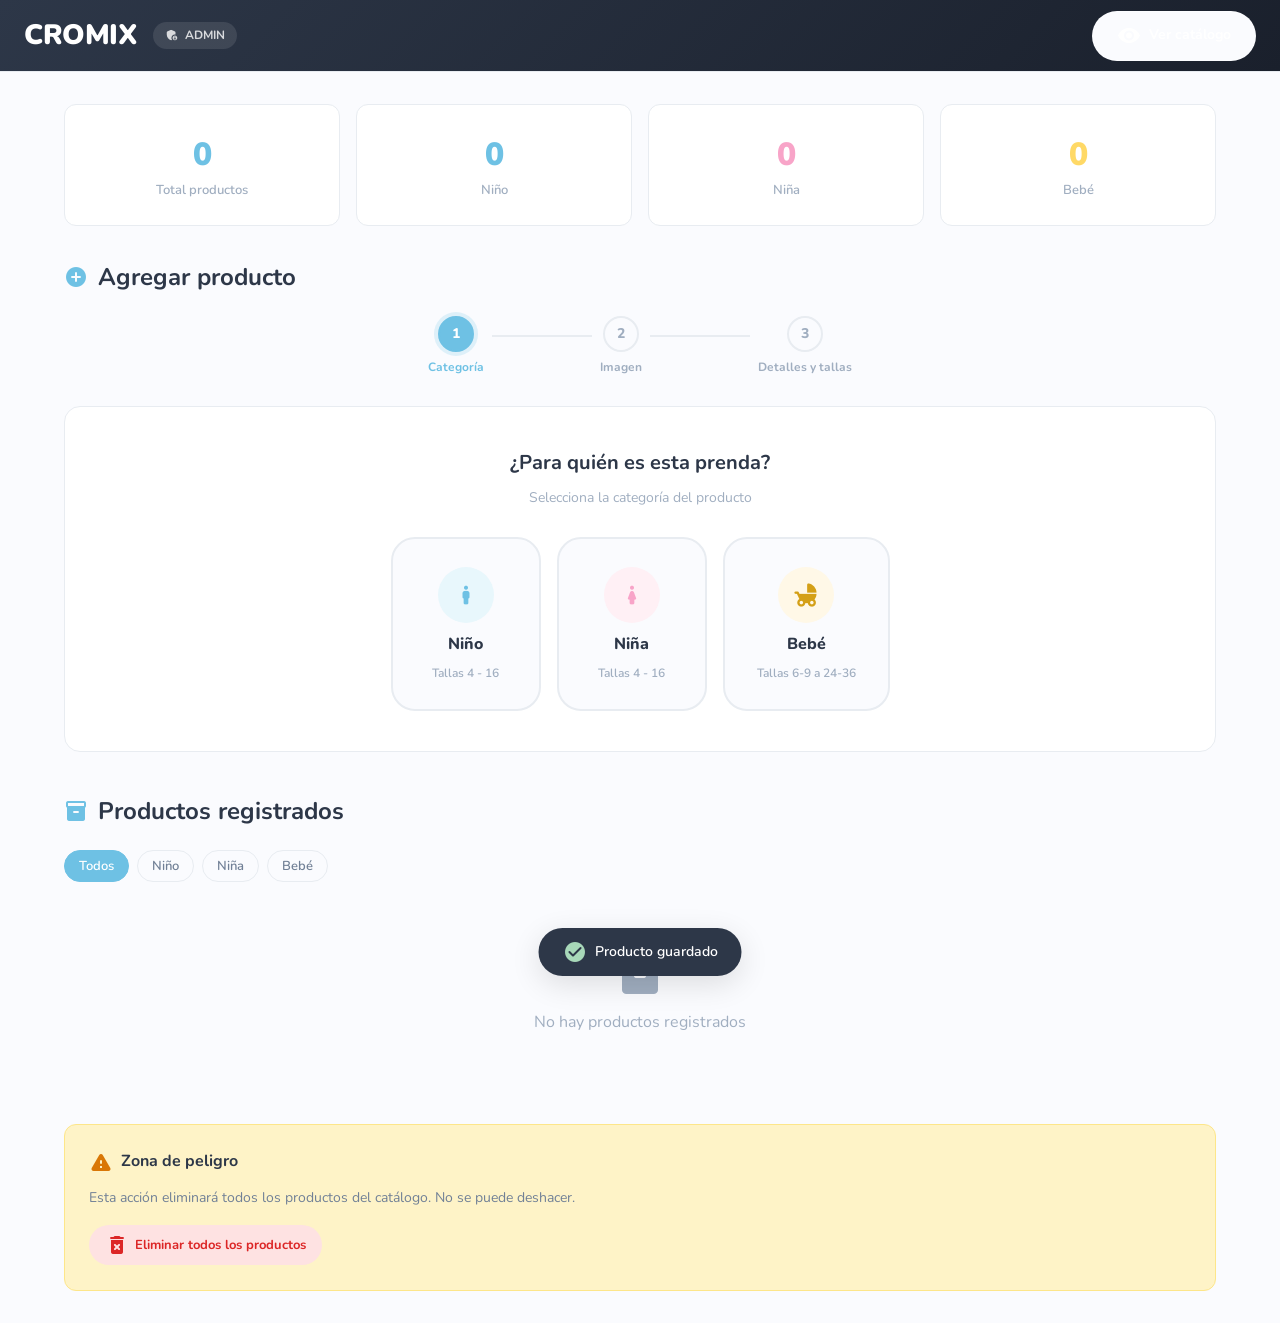
==== admin.html @ 4f834206 "Catálogo CROMIX v1.0 - Moda infantil" ====
<!DOCTYPE html>
<html lang="es">
<head>
    <meta charset="UTF-8">
    <meta name="viewport" content="width=device-width, initial-scale=1.0">
    <title>CROMIX - Panel de Administración</title>
    <link href="https://fonts.googleapis.com/css2?family=Nunito:wght@400;600;700;800;900&display=swap" rel="stylesheet">
    <link href="https://fonts.googleapis.com/icon?family=Material+Icons+Round" rel="stylesheet">
    <link rel="stylesheet" href="css/styles.css">
    <link rel="icon" type="image/png" href="assets/logo.svg">
</head>
<body>
    <!-- Admin Header -->
    <header class="header admin-header">
        <div class="header-inner">
            <div style="display:flex; align-items:center; gap:16px;">
                <a href="index.html" class="logo">
                    <span class="logo-text" style="color:white;">CROMIX</span>
                </a>
                <span class="admin-badge">
                    <span class="material-icons-round" style="font-size:14px;">admin_panel_settings</span>
                    ADMIN
                </span>
            </div>
            <div class="header-actions">
                <a href="index.html" class="btn-secondary" style="color:white; border-color:rgba(255,255,255,0.3);">
                    <span class="material-icons-round">visibility</span> Ver catálogo
                </a>
            </div>
        </div>
    </header>

    <div style="height: var(--header-height);"></div>

    <div class="admin-container">
        <!-- Stats -->
        <div style="display:grid; grid-template-columns: repeat(auto-fit, minmax(180px,1fr)); gap:16px; margin-bottom:32px;">
            <div style="background:white; padding:24px; border-radius:var(--radius-md); border:1px solid var(--border); text-align:center;">
                <div style="font-size:32px; font-weight:900; color:var(--primary);" id="statTotal">0</div>
                <div style="font-size:13px; color:var(--text-muted); font-weight:600;">Total productos</div>
            </div>
            <div style="background:white; padding:24px; border-radius:var(--radius-md); border:1px solid var(--border); text-align:center;">
                <div style="font-size:32px; font-weight:900; color:#6EC1E4;" id="statNino">0</div>
                <div style="font-size:13px; color:var(--text-muted); font-weight:600;">Niño</div>
            </div>
            <div style="background:white; padding:24px; border-radius:var(--radius-md); border:1px solid var(--border); text-align:center;">
                <div style="font-size:32px; font-weight:900; color:#F8A4C8;" id="statNina">0</div>
                <div style="font-size:13px; color:var(--text-muted); font-weight:600;">Niña</div>
            </div>
            <div style="background:white; padding:24px; border-radius:var(--radius-md); border:1px solid var(--border); text-align:center;">
                <div style="font-size:32px; font-weight:900; color:#FFD966;" id="statBebe">0</div>
                <div style="font-size:13px; color:var(--text-muted); font-weight:600;">Bebé</div>
            </div>
        </div>

        <!-- Upload Section - Step by Step -->
        <section class="upload-section">
            <h2>
                <span class="material-icons-round" style="color:var(--primary);">add_circle</span>
                Agregar producto
            </h2>

            <!-- Step indicators -->
            <div class="steps-indicator" id="stepsIndicator">
                <div class="step-dot active" data-step="1">
                    <span class="step-number">1</span>
                    <span class="step-label">Categoría</span>
                </div>
                <div class="step-line"></div>
                <div class="step-dot" data-step="2">
                    <span class="step-number">2</span>
                    <span class="step-label">Imagen</span>
                </div>
                <div class="step-line"></div>
                <div class="step-dot" data-step="3">
                    <span class="step-number">3</span>
                    <span class="step-label">Detalles y tallas</span>
                </div>
            </div>

            <!-- STEP 1: Category selection -->
            <div class="step-panel" id="step1">
                <div class="product-form" style="text-align:center; padding:40px 32px;">
                    <h3 style="margin-bottom:8px; font-size:20px;">¿Para quién es esta prenda?</h3>
                    <p style="color:var(--text-muted); margin-bottom:28px; font-size:14px;">Selecciona la categoría del producto</p>
                    <div class="category-selector">
                        <button class="cat-select-btn" onclick="selectCategory('niño')" data-cat="niño">
                            <div class="cat-select-icon" style="background:#E8F7FC; color:#6EC1E4;">
                                <span class="material-icons-round">boy</span>
                            </div>
                            <span class="cat-select-name">Niño</span>
                            <span class="cat-select-sizes">Tallas 4 - 16</span>
                        </button>
                        <button class="cat-select-btn" onclick="selectCategory('niña')" data-cat="niña">
                            <div class="cat-select-icon" style="background:#FFF0F5; color:#F8A4C8;">
                                <span class="material-icons-round">girl</span>
                            </div>
                            <span class="cat-select-name">Niña</span>
                            <span class="cat-select-sizes">Tallas 4 - 16</span>
                        </button>
                        <button class="cat-select-btn" onclick="selectCategory('bebé')" data-cat="bebé">
                            <div class="cat-select-icon" style="background:#FFF8E7; color:#D4A017;">
                                <span class="material-icons-round">child_friendly</span>
                            </div>
                            <span class="cat-select-name">Bebé</span>
                            <span class="cat-select-sizes">Tallas 6-9 a 24-36</span>
                        </button>
                    </div>
                </div>
            </div>

            <!-- STEP 2: Image upload -->
            <div class="step-panel" id="step2" style="display:none;">
                <div class="product-form" style="padding:32px;">
                    <div style="display:flex; align-items:center; justify-content:space-between; margin-bottom:20px;">
                        <div>
                            <h3 style="font-size:20px; margin-bottom:4px;">Sube la imagen del producto</h3>
                            <p style="color:var(--text-muted); font-size:14px;">
                                Categoría seleccionada: <span class="selected-cat-badge" id="step2CatBadge"></span>
                            </p>
                        </div>
                        <button class="btn-secondary" onclick="goToStep(1)" style="font-size:13px; padding:8px 16px;">
                            <span class="material-icons-round" style="font-size:16px;">arrow_back</span> Cambiar categoría
                        </button>
                    </div>
                    <div class="upload-zone" id="uploadZone">
                        <span class="material-icons-round">cloud_upload</span>
                        <h3>Arrastra una imagen aquí</h3>
                        <p>o haz clic para seleccionar un archivo</p>
                        <button class="btn-primary" onclick="document.getElementById('fileInput').click(); event.stopPropagation();">
                            <span class="material-icons-round">image</span> Seleccionar imagen
                        </button>
                        <input type="file" id="fileInput" accept="image/*" style="display:none;" onchange="handleFileSelect(event)">
                    </div>
                </div>
            </div>

            <!-- STEP 3: Details + Multi-size selection -->
            <div class="step-panel" id="step3" style="display:none;">
                <div class="product-form">
                    <div style="display:flex; align-items:center; justify-content:space-between; margin-bottom:24px;">
                        <h3 style="font-size:20px;">Detalles del producto</h3>
                        <button class="btn-secondary" onclick="goToStep(2)" style="font-size:13px; padding:8px 16px;">
                            <span class="material-icons-round" style="font-size:16px;">arrow_back</span> Cambiar imagen
                        </button>
                    </div>
                    <div class="form-grid">
                        <div class="form-preview" id="formPreview">
                            <img id="previewImage" src="" alt="Preview">
                            <div class="preview-cat-badge" id="previewCatBadge"></div>
                        </div>
                        <div class="form-fields">
                            <div class="form-row">
                                <div class="form-group">
                                    <label>Nombre del producto *</label>
                                    <input type="text" id="inputName" placeholder="Ej: Camiseta Rayas Ocean">
                                </div>
                                <div class="form-group">
                                    <label>Código SKU *</label>
                                    <input type="text" id="inputSku" placeholder="Ej: CRX-N001">
                                </div>
                            </div>
                            <div class="form-group">
                                <label>Descripción</label>
                                <textarea id="inputDescription" placeholder="Descripción breve del producto..."></textarea>
                            </div>

                            <!-- Multi-size selector -->
                            <div class="form-group">
                                <label>Tallas disponibles *</label>
                                <p style="font-size:12px; color:var(--text-muted); margin-bottom:8px;">
                                    Selecciona una o varias tallas. Se creará un producto por cada talla seleccionada con la misma imagen.
                                </p>
                                <div class="size-multi-selector" id="sizeMultiSelector">
                                    <!-- Size checkboxes will be rendered here -->
                                </div>
                                <button class="select-all-btn" onclick="toggleAllSizes()" id="selectAllBtn">
                                    <span class="material-icons-round" style="font-size:16px;">select_all</span> Seleccionar todas
                                </button>
                            </div>

                            <div class="form-actions">
                                <button class="btn-primary" onclick="saveProduct()">
                                    <span class="material-icons-round">save</span>
                                    <span id="saveBtnText">Guardar producto</span>
                                </button>
                                <button class="btn-secondary" onclick="cancelForm()">
                                    <span class="material-icons-round">close</span> Cancelar
                                </button>
                            </div>
                        </div>
                    </div>
                </div>
            </div>
        </section>

        <!-- Product List -->
        <section class="admin-products">
            <h2>
                <span class="material-icons-round" style="color:var(--primary);">inventory_2</span>
                Productos registrados
            </h2>

            <!-- Filter tabs -->
            <div style="display:flex; gap:8px; margin-bottom:20px; flex-wrap:wrap;">
                <button class="size-chip active" onclick="adminFilter('todos', this)">Todos</button>
                <button class="size-chip" onclick="adminFilter('niño', this)">Niño</button>
                <button class="size-chip" onclick="adminFilter('niña', this)">Niña</button>
                <button class="size-chip" onclick="adminFilter('bebé', this)">Bebé</button>
            </div>

            <div id="adminProductList">
                <!-- Products will be rendered here -->
            </div>
        </section>

        <!-- Bulk Actions -->
        <section style="margin-top:40px; padding:24px; background:#FEF3C7; border-radius:var(--radius-md); border:1px solid #FDE68A;">
            <h3 style="display:flex; align-items:center; gap:8px; margin-bottom:12px; font-size:16px;">
                <span class="material-icons-round" style="color:#D97706;">warning</span>
                Zona de peligro
            </h3>
            <p style="font-size:14px; color:var(--text-light); margin-bottom:16px;">
                Esta acción eliminará todos los productos del catálogo. No se puede deshacer.
            </p>
            <button class="btn-danger" onclick="deleteAllProducts()">
                <span class="material-icons-round">delete_forever</span> Eliminar todos los productos
            </button>
        </section>
    </div>

    <!-- Toast -->
    <div class="toast" id="toast">
        <span class="material-icons-round">check_circle</span>
        <span id="toastMessage">Producto guardado</span>
    </div>

    <script>
        /* ============================================
           CROMIX - Admin Panel Logic (Step Flow)
           ============================================ */

        const SIZES = {
            'niño': ['4', '6', '8', '10', '12', '14', '16'],
            'niña': ['4', '6', '8', '10', '12', '14', '16'],
            'bebé': ['6-9', '9-12', '12-18', '18-24', '24-36']
        };

        const CAT_COLORS = {
            'niño': { bg: '#E8F7FC', color: '#6EC1E4', label: 'Niño' },
            'niña': { bg: '#FFF0F5', color: '#F8A4C8', label: 'Niña' },
            'bebé': { bg: '#FFF8E7', color: '#D4A017', label: 'Bebé' }
        };

        let currentStep = 1;
        let selectedCategory = '';
        let currentImageData = '';
        let selectedSizes = [];
        let editingProductId = null;
        let adminCategoryFilter = 'todos';

        // --- Database ---
        function getProducts() {
            try { return JSON.parse(localStorage.getItem('cromix_products') || '[]'); }
            catch { return []; }
        }

        function saveProducts(products) {
            localStorage.setItem('cromix_products', JSON.stringify(products));
        }

        // ===========================
        // STEP NAVIGATION
        // ===========================
        function goToStep(step) {
            document.querySelectorAll('.step-panel').forEach(p => p.style.display = 'none');
            document.getElementById('step' + step).style.display = 'block';

            // Update step indicators
            document.querySelectorAll('.step-dot').forEach(dot => {
                const s = parseInt(dot.dataset.step);
                dot.classList.toggle('active', s === step);
                dot.classList.toggle('completed', s < step);
            });

            currentStep = step;

            // Scroll to section
            document.getElementById('step' + step).scrollIntoView({ behavior: 'smooth', block: 'nearest' });
        }

        // ===========================
        // STEP 1: Category Selection
        // ===========================
        function selectCategory(category) {
            selectedCategory = category;

            // Highlight selected button
            document.querySelectorAll('.cat-select-btn').forEach(btn => {
                btn.classList.toggle('selected', btn.dataset.cat === category);
            });

            // Update badge in step 2
            const catInfo = CAT_COLORS[category];
            const badge = document.getElementById('step2CatBadge');
            badge.textContent = catInfo.label;
            badge.style.background = catInfo.bg;
            badge.style.color = catInfo.color;

            // Render size checkboxes for step 3
            renderSizeCheckboxes(category);

            // Auto-advance to step 2 after brief delay
            setTimeout(() => goToStep(2), 300);
        }

        // ===========================
        // STEP 2: Image Upload
        // ===========================
        function setupUploadZone() {
            const uploadZone = document.getElementById('uploadZone');

            uploadZone.addEventListener('dragover', (e) => {
                e.preventDefault();
                uploadZone.classList.add('dragover');
            });

            uploadZone.addEventListener('dragleave', () => {
                uploadZone.classList.remove('dragover');
            });

            uploadZone.addEventListener('drop', (e) => {
                e.preventDefault();
                uploadZone.classList.remove('dragover');
                const file = e.dataTransfer.files[0];
                if (file && file.type.startsWith('image/')) {
                    processImage(file);
                }
            });

            uploadZone.addEventListener('click', (e) => {
                if (e.target.tagName !== 'BUTTON') {
                    document.getElementById('fileInput').click();
                }
            });
        }

        function handleFileSelect(event) {
            const file = event.target.files[0];
            if (file) processImage(file);
        }

        function processImage(file) {
            const reader = new FileReader();
            reader.onload = (e) => {
                const img = new Image();
                img.onload = () => {
                    const canvas = document.createElement('canvas');
                    const MAX = 800;
                    let w = img.width, h = img.height;

                    if (w > MAX || h > MAX) {
                        if (w > h) { h = (h / w) * MAX; w = MAX; }
                        else { w = (w / h) * MAX; h = MAX; }
                    }

                    canvas.width = w;
                    canvas.height = h;
                    const ctx = canvas.getContext('2d');
                    ctx.drawImage(img, 0, 0, w, h);

                    currentImageData = canvas.toDataURL('image/jpeg', 0.8);
                    document.getElementById('previewImage').src = currentImageData;

                    // Update preview badge
                    const catInfo = CAT_COLORS[selectedCategory];
                    const previewBadge = document.getElementById('previewCatBadge');
                    previewBadge.textContent = catInfo.label;
                    previewBadge.style.background = catInfo.color;
                    previewBadge.style.color = 'white';

                    // Advance to step 3
                    setTimeout(() => goToStep(3), 200);
                };
                img.src = e.target.result;
            };
            reader.readAsDataURL(file);
        }

        // ===========================
        // STEP 3: Details + Multi-size
        // ===========================
        function renderSizeCheckboxes(category) {
            const container = document.getElementById('sizeMultiSelector');
            const sizes = SIZES[category] || [];

            container.innerHTML = sizes.map(size => `
                <label class="size-check-item" data-size="${size}">
                    <input type="checkbox" value="${size}" onchange="handleSizeToggle(this)">
                    <span class="size-check-box">
                        <span class="material-icons-round size-check-icon">check</span>
                    </span>
                    <span class="size-check-label">Talla ${size}</span>
                </label>
            `).join('');

            selectedSizes = [];
            updateSaveButtonText();
        }

        function handleSizeToggle(checkbox) {
            const size = checkbox.value;
            const label = checkbox.closest('.size-check-item');

            if (checkbox.checked) {
                if (!selectedSizes.includes(size)) selectedSizes.push(size);
                label.classList.add('checked');
            } else {
                selectedSizes = selectedSizes.filter(s => s !== size);
                label.classList.remove('checked');
            }

            updateSaveButtonText();
            updateSelectAllBtn();
        }

        function toggleAllSizes() {
            const checkboxes = document.querySelectorAll('#sizeMultiSelector input[type="checkbox"]');
            const allChecked = selectedSizes.length === checkboxes.length;

            checkboxes.forEach(cb => {
                cb.checked = !allChecked;
                cb.closest('.size-check-item').classList.toggle('checked', !allChecked);
            });

            if (allChecked) {
                selectedSizes = [];
            } else {
                selectedSizes = Array.from(checkboxes).map(cb => cb.value);
            }

            updateSaveButtonText();
            updateSelectAllBtn();
        }

        function updateSelectAllBtn() {
            const checkboxes = document.querySelectorAll('#sizeMultiSelector input[type="checkbox"]');
            const allChecked = selectedSizes.length === checkboxes.length;
            const btn = document.getElementById('selectAllBtn');
            btn.innerHTML = allChecked
                ? '<span class="material-icons-round" style="font-size:16px;">deselect</span> Deseleccionar todas'
                : '<span class="material-icons-round" style="font-size:16px;">select_all</span> Seleccionar todas';
        }

        function updateSaveButtonText() {
            const btn = document.getElementById('saveBtnText');
            if (editingProductId) {
                btn.textContent = 'Actualizar producto';
            } else if (selectedSizes.length <= 1) {
                btn.textContent = 'Guardar producto';
            } else {
                btn.textContent = `Guardar en ${selectedSizes.length} tallas`;
            }
        }

        // ===========================
        // SAVE
        // ===========================
        function saveProduct() {
            const name = document.getElementById('inputName').value.trim();
            const sku = document.getElementById('inputSku').value.trim();
            const description = document.getElementById('inputDescription').value.trim();

            if (!name || !sku) {
                showToast('Completa el nombre y código SKU');
                return;
            }

            if (!selectedCategory) {
                showToast('Selecciona una categoría');
                return;
            }

            if (selectedSizes.length === 0) {
                showToast('Selecciona al menos una talla');
                return;
            }

            const products = getProducts();

            if (editingProductId) {
                // Edit mode: update single product
                const idx = products.findIndex(p => p.id === editingProductId);
                if (idx !== -1) {
                    products[idx] = {
                        ...products[idx],
                        name, sku, category: selectedCategory,
                        size: selectedSizes[0],
                        description,
                        image: currentImageData || products[idx].image
                    };
                }
                saveProducts(products);
                showToast('Producto actualizado');
            } else {
                // Create mode: one product per selected size
                const timestamp = Date.now();
                selectedSizes.forEach((size, i) => {
                    products.push({
                        id: (timestamp + i).toString(),
                        name,
                        sku: selectedSizes.length > 1 ? `${sku}-T${size}` : sku,
                        category: selectedCategory,
                        size,
                        description,
                        image: currentImageData,
                        createdAt: timestamp + i
                    });
                });
                saveProducts(products);

                if (selectedSizes.length > 1) {
                    showToast(`${selectedSizes.length} productos creados (1 por talla)`);
                } else {
                    showToast('Producto guardado correctamente');
                }
            }

            cancelForm();
            renderAdminProducts();
            updateStats();
        }

        // ===========================
        // CANCEL / RESET
        // ===========================
        function cancelForm() {
            // Reset all state
            selectedCategory = '';
            currentImageData = '';
            selectedSizes = [];
            editingProductId = null;

            // Reset form fields
            document.getElementById('inputName').value = '';
            document.getElementById('inputSku').value = '';
            document.getElementById('inputDescription').value = '';
            document.getElementById('fileInput').value = '';

            // Reset category selection visual
            document.querySelectorAll('.cat-select-btn').forEach(b => b.classList.remove('selected'));

            // Reset upload zone
            document.getElementById('uploadZone').style.display = '';

            // Go back to step 1
            goToStep(1);
        }

        // ===========================
        // EDIT PRODUCT
        // ===========================
        function editProduct(id) {
            const products = getProducts();
            const product = products.find(p => p.id === id);
            if (!product) return;

            editingProductId = id;
            selectedCategory = product.category;
            currentImageData = product.image || '';

            // Set category
            document.querySelectorAll('.cat-select-btn').forEach(btn => {
                btn.classList.toggle('selected', btn.dataset.cat === product.category);
            });

            // Update badge
            const catInfo = CAT_COLORS[product.category];
            document.getElementById('step2CatBadge').textContent = catInfo.label;
            document.getElementById('step2CatBadge').style.background = catInfo.bg;
            document.getElementById('step2CatBadge').style.color = catInfo.color;

            // Set image
            const imgSrc = product.image || getPlaceholderSVG(product.category, product.name);
            document.getElementById('previewImage').src = imgSrc;

            const previewBadge = document.getElementById('previewCatBadge');
            previewBadge.textContent = catInfo.label;
            previewBadge.style.background = catInfo.color;
            previewBadge.style.color = 'white';

            // Set form fields
            document.getElementById('inputName').value = product.name;
            // Remove size suffix from SKU if present
            const baseSku = product.sku.replace(/-T[\d-]+$/, '');
            document.getElementById('inputSku').value = baseSku;
            document.getElementById('inputDescription').value = product.description || '';

            // Render sizes and pre-select current one
            renderSizeCheckboxes(product.category);
            const checkbox = document.querySelector(`#sizeMultiSelector input[value="${product.size}"]`);
            if (checkbox) {
                checkbox.checked = true;
                checkbox.closest('.size-check-item').classList.add('checked');
                selectedSizes = [product.size];
            }

            updateSaveButtonText();

            // Jump to step 3
            goToStep(3);
            document.getElementById('step3').scrollIntoView({ behavior: 'smooth' });
        }

        // ===========================
        // DELETE
        // ===========================
        function deleteProduct(id) {
            if (!confirm('¿Estás seguro de eliminar este producto?')) return;

            let products = getProducts();
            products = products.filter(p => p.id !== id);
            saveProducts(products);
            renderAdminProducts();
            updateStats();
            showToast('Producto eliminado');
        }

        function deleteAllProducts() {
            if (!confirm('¿Estás seguro de eliminar TODOS los productos? Esta acción no se puede deshacer.')) return;
            if (!confirm('Esta es tu última oportunidad. ¿Realmente deseas eliminar todo?')) return;

            saveProducts([]);
            localStorage.removeItem('cromix_initialized');
            renderAdminProducts();
            updateStats();
            showToast('Todos los productos han sido eliminados');
        }

        // ===========================
        // PLACEHOLDER
        // ===========================
        function getPlaceholderSVG(category, name) {
            const colors = {
                'niño': { bg: '#E8F7FC', fg: '#6EC1E4' },
                'niña': { bg: '#FFF0F5', fg: '#F8A4C8' },
                'bebé': { bg: '#FFF8E7', fg: '#FFD966' }
            };
            const c = colors[category] || colors['niño'];
            const initials = name.split(' ').map(w => w[0]).join('').substring(0, 2).toUpperCase();
            return `data:image/svg+xml,${encodeURIComponent(`
                <svg xmlns="http://www.w3.org/2000/svg" width="200" height="260" viewBox="0 0 200 260">
                    <rect width="200" height="260" fill="${c.bg}"/>
                    <text x="100" y="130" text-anchor="middle" fill="${c.fg}" font-family="sans-serif" font-size="48" font-weight="bold" opacity="0.4">${initials}</text>
                </svg>
            `)}`;
        }

        // ===========================
        // RENDER ADMIN PRODUCTS
        // ===========================
        function renderAdminProducts() {
            const products = getProducts();
            const list = document.getElementById('adminProductList');

            let filtered = products;
            if (adminCategoryFilter !== 'todos') {
                filtered = products.filter(p => p.category === adminCategoryFilter);
            }

            if (filtered.length === 0) {
                list.innerHTML = `
                    <div style="text-align:center; padding:48px; color:var(--text-muted);">
                        <span class="material-icons-round" style="font-size:48px; display:block; margin-bottom:12px;">inventory_2</span>
                        <p>No hay productos ${adminCategoryFilter !== 'todos' ? 'en esta categoría' : 'registrados'}</p>
                    </div>
                `;
                return;
            }

            list.innerHTML = filtered.map(product => {
                const imgSrc = product.image || getPlaceholderSVG(product.category, product.name);
                return `
                    <div class="admin-product-item">
                        <div class="admin-product-thumb">
                            <img src="${imgSrc}" alt="${product.name}">
                        </div>
                        <div class="admin-product-info">
                            <h4>${product.name}</h4>
                            <span>${product.sku} · ${product.category} · Talla ${product.size}</span>
                        </div>
                        <div class="admin-product-actions">
                            <button class="btn-edit" onclick="editProduct('${product.id}')">
                                <span class="material-icons-round" style="font-size:16px;">edit</span> Editar
                            </button>
                            <button class="btn-danger" onclick="deleteProduct('${product.id}')">
                                <span class="material-icons-round" style="font-size:16px;">delete</span> Eliminar
                            </button>
                        </div>
                    </div>
                `;
            }).join('');
        }

        function adminFilter(category, btn) {
            adminCategoryFilter = category;
            document.querySelectorAll('.admin-products .size-chip').forEach(c => c.classList.remove('active'));
            btn.classList.add('active');
            renderAdminProducts();
        }

        function updateStats() {
            const products = getProducts();
            document.getElementById('statTotal').textContent = products.length;
            document.getElementById('statNino').textContent = products.filter(p => p.category === 'niño').length;
            document.getElementById('statNina').textContent = products.filter(p => p.category === 'niña').length;
            document.getElementById('statBebe').textContent = products.filter(p => p.category === 'bebé').length;
        }

        // --- Toast ---
        function showToast(message) {
            const toast = document.getElementById('toast');
            document.getElementById('toastMessage').textContent = message;
            toast.classList.add('show');
            setTimeout(() => toast.classList.remove('show'), 3000);
        }

        // --- Init ---
        document.addEventListener('DOMContentLoaded', () => {
            setupUploadZone();
            renderAdminProducts();
            updateStats();
        });
    </script>
</body>
</html>
---- css/styles.css ----
/* ============================================
   CROMIX - Digital Catalog Styles
   ============================================ */

/* --- CSS Variables --- */
:root {
    --primary: #6EC1E4;
    --primary-dark: #4AAED4;
    --primary-light: #B8E2F2;
    --accent-pink: #F8A4C8;
    --accent-yellow: #FFD966;
    --accent-green: #A8D8B9;
    --accent-lilac: #C9B1FF;
    --bg: #FAFBFE;
    --bg-card: #FFFFFF;
    --bg-warm: #FFF9F5;
    --text: #2D3748;
    --text-light: #718096;
    --text-muted: #A0AEC0;
    --border: #E8ECF1;
    --shadow-sm: 0 1px 3px rgba(0,0,0,0.06);
    --shadow-md: 0 4px 12px rgba(0,0,0,0.08);
    --shadow-lg: 0 8px 30px rgba(0,0,0,0.12);
    --shadow-xl: 0 20px 60px rgba(0,0,0,0.15);
    --radius-sm: 8px;
    --radius-md: 12px;
    --radius-lg: 16px;
    --radius-xl: 24px;
    --font: 'Nunito', sans-serif;
    --transition: all 0.3s cubic-bezier(0.4, 0, 0.2, 1);
    --header-height: 72px;
}

/* --- Reset & Base --- */
*, *::before, *::after {
    margin: 0;
    padding: 0;
    box-sizing: border-box;
}

html {
    scroll-behavior: smooth;
    -webkit-font-smoothing: antialiased;
}

body {
    font-family: var(--font);
    background: var(--bg);
    color: var(--text);
    line-height: 1.6;
    overflow-x: hidden;
}

img {
    max-width: 100%;
    display: block;
}

button {
    cursor: pointer;
    border: none;
    background: none;
    font-family: var(--font);
    font-size: inherit;
}

a {
    text-decoration: none;
    color: inherit;
}

/* --- Loader --- */
.loader {
    position: fixed;
    inset: 0;
    background: white;
    display: flex;
    align-items: center;
    justify-content: center;
    z-index: 10000;
    transition: opacity 0.5s ease, visibility 0.5s ease;
}

.loader.hidden {
    opacity: 0;
    visibility: hidden;
}

.loader-content {
    text-align: center;
}

.loader-logo {
    width: 120px;
    margin-bottom: 24px;
    animation: pulse 1.5s ease-in-out infinite;
}

.loader-spinner {
    width: 40px;
    height: 40px;
    border: 3px solid var(--border);
    border-top-color: var(--primary);
    border-radius: 50%;
    margin: 0 auto;
    animation: spin 0.8s linear infinite;
}

@keyframes spin {
    to { transform: rotate(360deg); }
}

@keyframes pulse {
    0%, 100% { transform: scale(1); opacity: 1; }
    50% { transform: scale(1.05); opacity: 0.8; }
}

/* --- Header --- */
.header {
    position: fixed;
    top: 0;
    left: 0;
    right: 0;
    height: var(--header-height);
    background: rgba(255, 255, 255, 0.95);
    backdrop-filter: blur(20px);
    -webkit-backdrop-filter: blur(20px);
    border-bottom: 1px solid var(--border);
    z-index: 1000;
    transition: var(--transition);
}

.header.scrolled {
    box-shadow: var(--shadow-md);
}

.header-inner {
    max-width: 1400px;
    margin: 0 auto;
    height: 100%;
    display: flex;
    align-items: center;
    justify-content: space-between;
    padding: 0 24px;
    gap: 20px;
}

.logo {
    display: flex;
    align-items: center;
    flex-shrink: 0;
}

.logo-img {
    height: 44px;
    width: auto;
    transition: var(--transition);
}

.logo-img:hover {
    transform: scale(1.05);
}

.logo-text {
    font-size: 28px;
    font-weight: 900;
    color: var(--primary);
    letter-spacing: -0.5px;
}

.nav {
    display: flex;
    gap: 4px;
}

.nav-link {
    display: flex;
    align-items: center;
    gap: 6px;
    padding: 8px 16px;
    border-radius: 100px;
    font-weight: 600;
    font-size: 14px;
    color: var(--text-light);
    transition: var(--transition);
    white-space: nowrap;
}

.nav-link:hover {
    color: var(--primary-dark);
    background: var(--primary-light);
}

.nav-link.active {
    color: white;
    background: var(--primary);
}

.nav-link .material-icons-round {
    font-size: 18px;
}

.header-actions {
    display: flex;
    align-items: center;
    gap: 8px;
}

.search-box {
    position: relative;
    display: flex;
    align-items: center;
    background: var(--bg);
    border: 1px solid var(--border);
    border-radius: 100px;
    padding: 0 12px;
    transition: var(--transition);
    width: 220px;
}

.search-box:focus-within {
    border-color: var(--primary);
    box-shadow: 0 0 0 3px rgba(110, 193, 228, 0.15);
    width: 280px;
}

.search-icon {
    color: var(--text-muted);
    font-size: 20px;
}

.search-box input {
    border: none;
    background: none;
    padding: 10px 8px;
    font-family: var(--font);
    font-size: 14px;
    width: 100%;
    outline: none;
    color: var(--text);
}

.search-box input::placeholder {
    color: var(--text-muted);
}

.search-clear {
    display: none;
    color: var(--text-muted);
    padding: 4px;
    border-radius: 50%;
    transition: var(--transition);
}

.search-clear:hover {
    background: var(--border);
    color: var(--text);
}

.search-clear.visible {
    display: flex;
}

.btn-icon {
    width: 40px;
    height: 40px;
    display: flex;
    align-items: center;
    justify-content: center;
    border-radius: 50%;
    color: var(--text-light);
    transition: var(--transition);
}

.btn-icon:hover {
    background: var(--bg);
    color: var(--primary);
}

.menu-toggle {
    display: none;
}

/* Mobile Menu */
.mobile-menu {
    display: none;
    position: absolute;
    top: var(--header-height);
    left: 0;
    right: 0;
    background: white;
    border-bottom: 1px solid var(--border);
    box-shadow: var(--shadow-md);
    padding: 16px;
    animation: slideDown 0.3s ease;
}

.mobile-menu.open {
    display: block;
}

@keyframes slideDown {
    from { opacity: 0; transform: translateY(-10px); }
    to { opacity: 1; transform: translateY(0); }
}

.mobile-nav {
    display: flex;
    flex-direction: column;
    gap: 4px;
}

.mobile-nav-link {
    display: flex;
    align-items: center;
    gap: 10px;
    padding: 12px 16px;
    border-radius: var(--radius-md);
    font-weight: 600;
    font-size: 15px;
    color: var(--text-light);
    transition: var(--transition);
}

.mobile-nav-link:hover,
.mobile-nav-link.active {
    background: var(--primary-light);
    color: var(--primary-dark);
}

/* --- Hero Section --- */
.hero {
    margin-top: var(--header-height);
    padding: 80px 24px;
    background: linear-gradient(135deg, #E8F7FC 0%, #FFF0F5 50%, #FFF8E7 100%);
    position: relative;
    overflow: hidden;
    min-height: 400px;
    display: flex;
    align-items: center;
    justify-content: center;
}

.hero-content {
    text-align: center;
    position: relative;
    z-index: 2;
    max-width: 650px;
}

.hero-brand {
    display: flex;
    flex-direction: column;
    align-items: center;
    margin-bottom: 12px;
}

.hero-brand-crown {
    width: 48px;
    height: 30px;
    margin-bottom: -2px;
    animation: float 4s ease-in-out infinite;
    filter: drop-shadow(0 2px 6px rgba(110, 193, 228, 0.3));
}

.hero-brand-name {
    font-size: 64px;
    font-weight: 900;
    color: var(--primary);
    letter-spacing: 6px;
    line-height: 1;
    text-shadow: 0 2px 12px rgba(110, 193, 228, 0.2);
    background: linear-gradient(135deg, #5ab5d8, #7fd4f0, #6EC1E4);
    -webkit-background-clip: text;
    -webkit-text-fill-color: transparent;
    background-clip: text;
}

.hero-title {
    font-size: 32px;
    font-weight: 700;
    color: var(--text-light);
    margin-bottom: 8px;
    line-height: 1.2;
    letter-spacing: 1px;
}

.highlight {
    color: var(--primary-dark);
    -webkit-text-fill-color: var(--primary-dark);
    font-weight: 800;
    position: relative;
}

.hero-subtitle {
    font-size: 17px;
    color: var(--text-muted);
    margin-bottom: 36px;
    font-weight: 600;
    letter-spacing: 0.5px;
}

.hero-categories {
    display: flex;
    justify-content: center;
    gap: 16px;
    flex-wrap: wrap;
}

.hero-cat-btn {
    display: flex;
    flex-direction: column;
    align-items: center;
    gap: 10px;
    padding: 28px 36px 24px;
    background: white;
    border-radius: var(--radius-xl);
    box-shadow: var(--shadow-md);
    font-weight: 700;
    font-size: 15px;
    color: var(--text);
    transition: all 0.4s cubic-bezier(0.4, 0, 0.2, 1);
    border: 2px solid transparent;
    position: relative;
    overflow: hidden;
}

.hero-cat-btn::before {
    content: '';
    position: absolute;
    inset: 0;
    opacity: 0;
    transition: opacity 0.4s ease;
    border-radius: inherit;
}

.hero-cat-nino::before { background: linear-gradient(135deg, #E8F7FC, #d0effa); }
.hero-cat-nina::before { background: linear-gradient(135deg, #FFF0F5, #ffe0ee); }
.hero-cat-bebe::before { background: linear-gradient(135deg, #FFF8E7, #fff0cc); }

.hero-cat-btn:hover::before {
    opacity: 1;
}

.hero-cat-btn:hover {
    transform: translateY(-6px) scale(1.02);
    box-shadow: var(--shadow-xl);
}

.hero-cat-nino:hover { border-color: var(--primary-light); }
.hero-cat-nina:hover { border-color: #f8c8de; }
.hero-cat-bebe:hover { border-color: #ffe89a; }

.hero-cat-icon-wrap {
    position: relative;
    z-index: 1;
    width: 90px;
    height: 90px;
    transition: transform 0.4s ease;
}

.hero-cat-btn:hover .hero-cat-icon-wrap {
    transform: scale(1.08);
}

.hero-cat-svg {
    width: 100%;
    height: 100%;
    filter: drop-shadow(0 2px 8px rgba(0,0,0,0.06));
}

.hero-cat-label {
    position: relative;
    z-index: 1;
    font-size: 17px;
    font-weight: 800;
    color: var(--text);
    letter-spacing: -0.3px;
}

.hero-cat-sub {
    position: relative;
    z-index: 1;
    font-size: 12px;
    font-weight: 600;
    color: var(--text-muted);
    letter-spacing: 0.3px;
}

/* Hero Decorations */
.hero-decoration {
    position: absolute;
    inset: 0;
    pointer-events: none;
}

.circle {
    position: absolute;
    border-radius: 50%;
    opacity: 0.15;
}

.c1 {
    width: 300px;
    height: 300px;
    background: var(--primary);
    top: -80px;
    right: -60px;
    animation: float 8s ease-in-out infinite;
}

.c2 {
    width: 200px;
    height: 200px;
    background: var(--accent-pink);
    bottom: -40px;
    left: -40px;
    animation: float 6s ease-in-out infinite reverse;
}

.c3 {
    width: 150px;
    height: 150px;
    background: var(--accent-yellow);
    top: 20%;
    left: 10%;
    animation: float 7s ease-in-out infinite 1s;
}

.star {
    position: absolute;
    font-size: 24px;
    color: var(--accent-yellow);
    opacity: 0.4;
    animation: twinkle 3s ease-in-out infinite;
}

.s1 { top: 15%; right: 15%; animation-delay: 0s; }
.s2 { top: 60%; left: 8%; animation-delay: 1s; }
.s3 { bottom: 20%; right: 25%; animation-delay: 2s; }

@keyframes float {
    0%, 100% { transform: translateY(0) rotate(0deg); }
    50% { transform: translateY(-20px) rotate(3deg); }
}

@keyframes twinkle {
    0%, 100% { opacity: 0.2; transform: scale(1); }
    50% { opacity: 0.6; transform: scale(1.3); }
}

/* --- Filters Bar --- */
.filters-bar {
    position: sticky;
    top: var(--header-height);
    background: white;
    border-bottom: 1px solid var(--border);
    z-index: 100;
    padding: 16px 24px;
}

.filters-inner {
    max-width: 1400px;
    margin: 0 auto;
    display: flex;
    align-items: center;
    justify-content: space-between;
    gap: 16px;
}

.filter-group {
    display: flex;
    align-items: center;
    gap: 12px;
    overflow-x: auto;
    -webkit-overflow-scrolling: touch;
    scrollbar-width: none;
}

.filter-group::-webkit-scrollbar {
    display: none;
}

.filter-label {
    display: flex;
    align-items: center;
    gap: 4px;
    font-weight: 700;
    font-size: 14px;
    color: var(--text-light);
    white-space: nowrap;
    flex-shrink: 0;
}

.filter-label .material-icons-round {
    font-size: 18px;
}

.size-chips {
    display: flex;
    gap: 6px;
    flex-shrink: 0;
}

.size-chip {
    padding: 6px 14px;
    border-radius: 100px;
    font-size: 13px;
    font-weight: 600;
    color: var(--text-light);
    background: var(--bg);
    border: 1px solid var(--border);
    transition: var(--transition);
    white-space: nowrap;
}

.size-chip:hover {
    border-color: var(--primary);
    color: var(--primary);
}

.size-chip.active {
    background: var(--primary);
    color: white;
    border-color: var(--primary);
}

.results-count {
    font-size: 14px;
    color: var(--text-muted);
    font-weight: 600;
    white-space: nowrap;
    flex-shrink: 0;
}

#countNumber {
    color: var(--primary);
    font-weight: 800;
}

/* --- Catalog Grid --- */
.catalog {
    max-width: 1400px;
    margin: 0 auto;
    padding: 32px 24px 60px;
    min-height: 50vh;
}

.catalog-grid {
    display: grid;
    grid-template-columns: repeat(auto-fill, minmax(260px, 1fr));
    gap: 24px;
}

/* --- Product Card --- */
.product-card {
    background: var(--bg-card);
    border-radius: var(--radius-lg);
    overflow: hidden;
    box-shadow: var(--shadow-sm);
    border: 1px solid var(--border);
    transition: var(--transition);
    cursor: pointer;
    animation: fadeInUp 0.5s ease forwards;
    opacity: 0;
}

.product-card:hover {
    transform: translateY(-4px);
    box-shadow: var(--shadow-lg);
    border-color: var(--primary-light);
}

@keyframes fadeInUp {
    from { opacity: 0; transform: translateY(20px); }
    to { opacity: 1; transform: translateY(0); }
}

.card-image {
    position: relative;
    padding-top: 120%;
    background: linear-gradient(135deg, #f5f7fa, #e8ecf1);
    overflow: hidden;
}

.card-image img {
    position: absolute;
    inset: 0;
    width: 100%;
    height: 100%;
    object-fit: cover;
    transition: transform 0.5s ease;
}

.product-card:hover .card-image img {
    transform: scale(1.05);
}

.card-badge {
    position: absolute;
    top: 12px;
    left: 12px;
    padding: 4px 12px;
    border-radius: 100px;
    font-size: 11px;
    font-weight: 700;
    text-transform: uppercase;
    letter-spacing: 0.5px;
    z-index: 2;
}

.badge-niño {
    background: rgba(110, 193, 228, 0.9);
    color: white;
}

.badge-niña {
    background: rgba(248, 164, 200, 0.9);
    color: white;
}

.badge-bebé {
    background: rgba(255, 217, 102, 0.9);
    color: #7a6200;
}

.card-download {
    position: absolute;
    top: 12px;
    right: 12px;
    width: 36px;
    height: 36px;
    background: rgba(255, 255, 255, 0.9);
    backdrop-filter: blur(8px);
    border-radius: 50%;
    display: flex;
    align-items: center;
    justify-content: center;
    color: var(--text);
    opacity: 0;
    transform: translateY(-8px);
    transition: var(--transition);
    z-index: 2;
}

.product-card:hover .card-download {
    opacity: 1;
    transform: translateY(0);
}

.card-download:hover {
    background: var(--primary);
    color: white;
}

.card-download .material-icons-round {
    font-size: 18px;
}

.card-info {
    padding: 16px;
}

.card-name {
    font-size: 15px;
    font-weight: 700;
    color: var(--text);
    margin-bottom: 4px;
    line-height: 1.3;
    display: -webkit-box;
    -webkit-line-clamp: 2;
    -webkit-box-orient: vertical;
    overflow: hidden;
}

.card-meta {
    display: flex;
    align-items: center;
    justify-content: space-between;
    margin-top: 8px;
}

.card-sku {
    font-size: 12px;
    color: var(--text-muted);
    font-weight: 600;
    background: var(--bg);
    padding: 2px 8px;
    border-radius: 4px;
}

.card-size {
    font-size: 12px;
    color: var(--primary-dark);
    font-weight: 700;
    background: var(--primary-light);
    padding: 2px 10px;
    border-radius: 100px;
}

/* --- Empty State --- */
.empty-state {
    text-align: center;
    padding: 80px 24px;
}

.empty-icon {
    font-size: 80px;
    color: var(--border);
    margin-bottom: 16px;
}

.empty-state h3 {
    font-size: 22px;
    color: var(--text);
    margin-bottom: 8px;
}

.empty-state p {
    color: var(--text-muted);
    margin-bottom: 24px;
}

/* --- Buttons --- */
.btn-primary {
    display: inline-flex;
    align-items: center;
    gap: 8px;
    padding: 12px 24px;
    background: var(--primary);
    color: white;
    font-weight: 700;
    font-size: 14px;
    border-radius: 100px;
    transition: var(--transition);
    border: none;
    cursor: pointer;
}

.btn-primary:hover {
    background: var(--primary-dark);
    transform: translateY(-1px);
    box-shadow: var(--shadow-md);
}

.btn-secondary {
    display: inline-flex;
    align-items: center;
    gap: 8px;
    padding: 12px 24px;
    background: var(--bg);
    color: var(--text);
    font-weight: 700;
    font-size: 14px;
    border-radius: 100px;
    border: 1px solid var(--border);
    transition: var(--transition);
    cursor: pointer;
}

.btn-secondary:hover {
    border-color: var(--primary);
    color: var(--primary);
}

/* --- Modal --- */
.modal-overlay {
    position: fixed;
    inset: 0;
    background: rgba(0, 0, 0, 0.6);
    backdrop-filter: blur(4px);
    z-index: 2000;
    display: none;
    align-items: center;
    justify-content: center;
    padding: 24px;
    animation: fadeIn 0.3s ease;
}

.modal-overlay.open {
    display: flex;
}

@keyframes fadeIn {
    from { opacity: 0; }
    to { opacity: 1; }
}

.modal-content {
    background: white;
    border-radius: var(--radius-xl);
    max-width: 900px;
    width: 100%;
    max-height: 90vh;
    overflow-y: auto;
    position: relative;
    animation: modalIn 0.4s cubic-bezier(0.4, 0, 0.2, 1);
}

@keyframes modalIn {
    from { opacity: 0; transform: scale(0.95) translateY(20px); }
    to { opacity: 1; transform: scale(1) translateY(0); }
}

.modal-close {
    position: absolute;
    top: 16px;
    right: 16px;
    width: 40px;
    height: 40px;
    background: rgba(255, 255, 255, 0.9);
    border-radius: 50%;
    display: flex;
    align-items: center;
    justify-content: center;
    color: var(--text);
    z-index: 10;
    transition: var(--transition);
}

.modal-close:hover {
    background: var(--bg);
    transform: rotate(90deg);
}

.modal-body {
    display: grid;
    grid-template-columns: 1fr 1fr;
}

.modal-image {
    background: linear-gradient(135deg, #f5f7fa, #e8ecf1);
    display: flex;
    align-items: center;
    justify-content: center;
    min-height: 400px;
}

.modal-image img {
    width: 100%;
    height: 100%;
    object-fit: cover;
}

.modal-info {
    padding: 40px 32px;
    display: flex;
    flex-direction: column;
    gap: 16px;
}

.modal-category {
    display: inline-block;
    padding: 4px 14px;
    border-radius: 100px;
    font-size: 12px;
    font-weight: 700;
    text-transform: uppercase;
    letter-spacing: 0.5px;
    width: fit-content;
}

.modal-name {
    font-size: 26px;
    font-weight: 800;
    color: var(--text);
    line-height: 1.2;
}

.modal-meta {
    display: flex;
    flex-direction: column;
    gap: 8px;
}

.meta-item {
    display: flex;
    align-items: center;
    gap: 8px;
    font-size: 14px;
    color: var(--text-light);
    font-weight: 600;
}

.meta-item .material-icons-round {
    font-size: 18px;
    color: var(--primary);
}

.modal-description {
    color: var(--text-light);
    font-size: 15px;
    line-height: 1.6;
}

.modal-actions {
    display: flex;
    gap: 12px;
    margin-top: 8px;
    flex-wrap: wrap;
}

/* --- Toast --- */
.toast {
    position: fixed;
    bottom: 24px;
    left: 50%;
    transform: translateX(-50%) translateY(100px);
    background: var(--text);
    color: white;
    padding: 12px 24px;
    border-radius: 100px;
    display: flex;
    align-items: center;
    gap: 8px;
    font-weight: 600;
    font-size: 14px;
    z-index: 3000;
    transition: transform 0.4s cubic-bezier(0.4, 0, 0.2, 1);
    box-shadow: var(--shadow-lg);
}

.toast.show {
    transform: translateX(-50%) translateY(0);
}

.toast .material-icons-round {
    color: var(--accent-green);
}

/* --- Footer --- */
.footer {
    background: var(--text);
    color: rgba(255, 255, 255, 0.7);
    padding: 60px 24px 0;
}

.footer-inner {
    max-width: 1400px;
    margin: 0 auto;
    display: grid;
    grid-template-columns: 2fr 1fr 1fr;
    gap: 40px;
    padding-bottom: 40px;
}

.footer-brand {
    display: flex;
    flex-direction: column;
    gap: 12px;
}

.footer-logo {
    height: 48px;
    width: auto;
    filter: brightness(0) invert(1);
}

.footer-links h4 {
    color: white;
    font-size: 16px;
    margin-bottom: 16px;
}

.footer-links a,
.footer-links p {
    display: flex;
    align-items: center;
    gap: 8px;
    margin-bottom: 10px;
    font-size: 14px;
    transition: var(--transition);
}

.footer-links a:hover {
    color: white;
}

.footer-links .material-icons-round {
    font-size: 16px;
}

.footer-bottom {
    border-top: 1px solid rgba(255, 255, 255, 0.1);
    padding: 20px 0;
    text-align: center;
    font-size: 13px;
    cursor: default;
    user-select: none;
}

/* ===========================
   ADMIN STYLES
   =========================== */

/* --- Step Indicator --- */
.steps-indicator {
    display: flex;
    align-items: center;
    justify-content: center;
    gap: 0;
    margin-bottom: 28px;
    padding: 0 20px;
}

.step-dot {
    display: flex;
    flex-direction: column;
    align-items: center;
    gap: 6px;
    position: relative;
    z-index: 1;
}

.step-number {
    width: 36px;
    height: 36px;
    border-radius: 50%;
    display: flex;
    align-items: center;
    justify-content: center;
    font-weight: 800;
    font-size: 14px;
    background: var(--bg);
    color: var(--text-muted);
    border: 2px solid var(--border);
    transition: var(--transition);
}

.step-dot.active .step-number {
    background: var(--primary);
    color: white;
    border-color: var(--primary);
    box-shadow: 0 0 0 4px rgba(110, 193, 228, 0.2);
}

.step-dot.completed .step-number {
    background: var(--accent-green);
    color: white;
    border-color: var(--accent-green);
}

.step-label {
    font-size: 12px;
    font-weight: 700;
    color: var(--text-muted);
    white-space: nowrap;
    transition: var(--transition);
}

.step-dot.active .step-label {
    color: var(--primary);
}

.step-dot.completed .step-label {
    color: var(--accent-green);
}

.step-line {
    flex: 1;
    height: 2px;
    background: var(--border);
    max-width: 100px;
    margin: 0 8px;
    margin-bottom: 22px;
}

/* --- Category Selector (Step 1) --- */
.category-selector {
    display: flex;
    justify-content: center;
    gap: 16px;
    flex-wrap: wrap;
}

.cat-select-btn {
    display: flex;
    flex-direction: column;
    align-items: center;
    gap: 10px;
    padding: 28px 32px;
    background: var(--bg);
    border: 2px solid var(--border);
    border-radius: var(--radius-xl);
    transition: all 0.3s ease;
    min-width: 150px;
    cursor: pointer;
}

.cat-select-btn:hover {
    transform: translateY(-3px);
    box-shadow: var(--shadow-md);
    border-color: var(--primary-light);
}

.cat-select-btn.selected {
    border-color: var(--primary);
    background: white;
    box-shadow: 0 0 0 3px rgba(110, 193, 228, 0.15), var(--shadow-md);
    transform: translateY(-3px);
}

.cat-select-icon {
    width: 56px;
    height: 56px;
    border-radius: 50%;
    display: flex;
    align-items: center;
    justify-content: center;
}

.cat-select-icon .material-icons-round {
    font-size: 28px;
}

.cat-select-name {
    font-size: 16px;
    font-weight: 800;
    color: var(--text);
}

.cat-select-sizes {
    font-size: 12px;
    color: var(--text-muted);
    font-weight: 600;
}

/* --- Selected Category Badge --- */
.selected-cat-badge {
    display: inline-block;
    padding: 3px 12px;
    border-radius: 100px;
    font-size: 12px;
    font-weight: 700;
}

/* --- Step Panels --- */
.step-panel {
    animation: fadeInUp 0.4s ease;
}

/* --- Preview Badge --- */
.form-preview {
    position: relative;
}

.preview-cat-badge {
    position: absolute;
    top: 8px;
    left: 8px;
    padding: 3px 10px;
    border-radius: 100px;
    font-size: 11px;
    font-weight: 700;
    text-transform: uppercase;
    letter-spacing: 0.5px;
}

/* --- Multi-size Selector --- */
.size-multi-selector {
    display: flex;
    flex-wrap: wrap;
    gap: 8px;
}

.size-check-item {
    display: flex;
    align-items: center;
    gap: 8px;
    padding: 10px 16px;
    background: var(--bg);
    border: 2px solid var(--border);
    border-radius: var(--radius-md);
    cursor: pointer;
    transition: var(--transition);
    user-select: none;
}

.size-check-item:hover {
    border-color: var(--primary-light);
    background: white;
}

.size-check-item.checked {
    border-color: var(--primary);
    background: var(--primary-light);
}

.size-check-item input[type="checkbox"] {
    display: none;
}

.size-check-box {
    width: 22px;
    height: 22px;
    border-radius: 6px;
    border: 2px solid var(--border);
    display: flex;
    align-items: center;
    justify-content: center;
    background: white;
    transition: var(--transition);
    flex-shrink: 0;
}

.size-check-item.checked .size-check-box {
    background: var(--primary);
    border-color: var(--primary);
}

.size-check-icon {
    font-size: 16px;
    color: white;
    opacity: 0;
    transform: scale(0.5);
    transition: all 0.2s ease;
}

.size-check-item.checked .size-check-icon {
    opacity: 1;
    transform: scale(1);
}

.size-check-label {
    font-size: 14px;
    font-weight: 700;
    color: var(--text);
    white-space: nowrap;
}

.select-all-btn {
    display: inline-flex;
    align-items: center;
    gap: 6px;
    margin-top: 10px;
    padding: 6px 14px;
    font-size: 13px;
    font-weight: 600;
    color: var(--primary-dark);
    background: none;
    border: 1px dashed var(--primary-light);
    border-radius: 100px;
    cursor: pointer;
    transition: var(--transition);
}

.select-all-btn:hover {
    background: var(--primary-light);
    border-style: solid;
}

.admin-header {
    background: linear-gradient(135deg, var(--text), #1a202c);
}

.admin-badge {
    display: inline-flex;
    align-items: center;
    gap: 6px;
    background: rgba(255, 255, 255, 0.1);
    color: rgba(255, 255, 255, 0.8);
    padding: 4px 12px;
    border-radius: 100px;
    font-size: 12px;
    font-weight: 700;
}

.admin-container {
    max-width: 1200px;
    margin: 0 auto;
    padding: 32px 24px;
}

/* Upload Zone */
.upload-section {
    margin-bottom: 40px;
}

.upload-section h2 {
    font-size: 24px;
    margin-bottom: 20px;
    display: flex;
    align-items: center;
    gap: 10px;
}

.upload-zone {
    border: 2px dashed var(--border);
    border-radius: var(--radius-xl);
    padding: 60px 24px;
    text-align: center;
    background: var(--bg);
    transition: var(--transition);
    cursor: pointer;
}

.upload-zone.dragover {
    border-color: var(--primary);
    background: var(--primary-light);
}

.upload-zone .material-icons-round {
    font-size: 56px;
    color: var(--primary);
    margin-bottom: 16px;
}

.upload-zone h3 {
    font-size: 18px;
    color: var(--text);
    margin-bottom: 8px;
}

.upload-zone p {
    color: var(--text-muted);
    font-size: 14px;
}

.upload-zone .btn-primary {
    margin-top: 16px;
}

/* Product Form */
.product-form {
    background: white;
    border-radius: var(--radius-lg);
    border: 1px solid var(--border);
    padding: 32px;
    margin-bottom: 24px;
    animation: fadeInUp 0.4s ease;
}

.form-grid {
    display: grid;
    grid-template-columns: 200px 1fr;
    gap: 24px;
    align-items: start;
}

.form-preview {
    width: 200px;
    height: 260px;
    border-radius: var(--radius-md);
    overflow: hidden;
    background: var(--bg);
    border: 1px solid var(--border);
}

.form-preview img {
    width: 100%;
    height: 100%;
    object-fit: cover;
}

.form-fields {
    display: grid;
    gap: 16px;
}

.form-row {
    display: grid;
    grid-template-columns: 1fr 1fr;
    gap: 16px;
}

.form-group {
    display: flex;
    flex-direction: column;
    gap: 6px;
}

.form-group label {
    font-size: 13px;
    font-weight: 700;
    color: var(--text-light);
    text-transform: uppercase;
    letter-spacing: 0.5px;
}

.form-group input,
.form-group select,
.form-group textarea {
    padding: 10px 14px;
    border: 1px solid var(--border);
    border-radius: var(--radius-sm);
    font-family: var(--font);
    font-size: 14px;
    color: var(--text);
    transition: var(--transition);
    outline: none;
}

.form-group input:focus,
.form-group select:focus,
.form-group textarea:focus {
    border-color: var(--primary);
    box-shadow: 0 0 0 3px rgba(110, 193, 228, 0.15);
}

.form-group textarea {
    resize: vertical;
    min-height: 80px;
}

.form-actions {
    display: flex;
    gap: 12px;
    margin-top: 8px;
}

/* Admin Product List */
.admin-products {
    margin-top: 40px;
}

.admin-products h2 {
    font-size: 24px;
    margin-bottom: 20px;
    display: flex;
    align-items: center;
    gap: 10px;
}

.admin-product-item {
    display: flex;
    align-items: center;
    gap: 16px;
    padding: 16px;
    background: white;
    border: 1px solid var(--border);
    border-radius: var(--radius-md);
    margin-bottom: 12px;
    transition: var(--transition);
}

.admin-product-item:hover {
    box-shadow: var(--shadow-sm);
}

.admin-product-thumb {
    width: 60px;
    height: 60px;
    border-radius: var(--radius-sm);
    overflow: hidden;
    background: var(--bg);
    flex-shrink: 0;
}

.admin-product-thumb img {
    width: 100%;
    height: 100%;
    object-fit: cover;
}

.admin-product-info {
    flex: 1;
    min-width: 0;
}

.admin-product-info h4 {
    font-size: 15px;
    margin-bottom: 2px;
    white-space: nowrap;
    overflow: hidden;
    text-overflow: ellipsis;
}

.admin-product-info span {
    font-size: 13px;
    color: var(--text-muted);
}

.admin-product-actions {
    display: flex;
    gap: 8px;
    flex-shrink: 0;
}

.btn-danger {
    display: inline-flex;
    align-items: center;
    gap: 6px;
    padding: 8px 16px;
    background: #FEE2E2;
    color: #DC2626;
    font-weight: 700;
    font-size: 13px;
    border-radius: 100px;
    transition: var(--transition);
    border: none;
    cursor: pointer;
}

.btn-danger:hover {
    background: #DC2626;
    color: white;
}

.btn-edit {
    display: inline-flex;
    align-items: center;
    gap: 6px;
    padding: 8px 16px;
    background: var(--primary-light);
    color: var(--primary-dark);
    font-weight: 700;
    font-size: 13px;
    border-radius: 100px;
    transition: var(--transition);
    border: none;
    cursor: pointer;
}

.btn-edit:hover {
    background: var(--primary);
    color: white;
}

/* --- Responsive --- */
@media (max-width: 1024px) {
    .modal-body {
        grid-template-columns: 1fr;
    }

    .modal-image {
        min-height: 300px;
    }
}

@media (max-width: 768px) {
    :root {
        --header-height: 64px;
    }

    .nav {
        display: none;
    }

    .menu-toggle {
        display: flex;
    }

    .search-box {
        width: 160px;
    }

    .search-box:focus-within {
        width: 200px;
    }

    .hero {
        padding: 48px 24px;
        min-height: auto;
    }

    .hero-brand-name {
        font-size: 44px;
        letter-spacing: 4px;
    }

    .hero-brand-crown {
        width: 36px;
        height: 22px;
    }

    .hero-title {
        font-size: 22px;
    }

    .hero-subtitle {
        font-size: 15px;
        margin-bottom: 24px;
    }

    .hero-cat-btn {
        padding: 20px 28px 18px;
        font-size: 14px;
    }

    .hero-cat-icon-wrap {
        width: 72px;
        height: 72px;
    }

    .hero-cat-label {
        font-size: 15px;
    }

    .catalog-grid {
        grid-template-columns: repeat(auto-fill, minmax(160px, 1fr));
        gap: 16px;
    }

    .card-info {
        padding: 12px;
    }

    .card-name {
        font-size: 13px;
    }

    .filters-inner {
        flex-direction: column;
        align-items: flex-start;
    }

    .filter-group {
        width: 100%;
    }

    .modal-content {
        max-height: 95vh;
        border-radius: var(--radius-lg);
    }

    .modal-info {
        padding: 24px 20px;
    }

    .modal-name {
        font-size: 20px;
    }

    .modal-actions {
        flex-direction: column;
    }

    .footer-inner {
        grid-template-columns: 1fr;
        gap: 24px;
    }

    /* Admin responsive */
    .category-selector {
        flex-direction: column;
        align-items: center;
    }

    .cat-select-btn {
        width: 100%;
        max-width: 280px;
        flex-direction: row;
        padding: 16px 20px;
        gap: 14px;
    }

    .cat-select-icon {
        width: 44px;
        height: 44px;
    }

    .cat-select-icon .material-icons-round {
        font-size: 22px;
    }

    .steps-indicator {
        gap: 0;
    }

    .step-label {
        font-size: 10px;
    }

    .step-line {
        max-width: 50px;
    }

    .form-grid {
        grid-template-columns: 1fr;
    }

    .form-preview {
        width: 100%;
        height: 200px;
    }

    .form-row {
        grid-template-columns: 1fr;
    }

    .size-multi-selector {
        gap: 6px;
    }

    .size-check-item {
        padding: 8px 12px;
    }

    .admin-product-item {
        flex-wrap: wrap;
    }
}

@media (max-width: 480px) {
    .search-box {
        width: 120px;
    }

    .hero-categories {
        flex-direction: column;
        align-items: center;
    }

    .hero-cat-btn {
        width: 100%;
        max-width: 220px;
        flex-direction: row;
        flex-wrap: wrap;
        justify-content: center;
        padding: 16px 20px;
    }

    .hero-cat-icon-wrap {
        width: 56px;
        height: 56px;
    }

    .hero-cat-sub {
        width: 100%;
        text-align: center;
    }

    .catalog-grid {
        grid-template-columns: repeat(2, 1fr);
        gap: 12px;
    }

    .card-meta {
        flex-direction: column;
        align-items: flex-start;
        gap: 4px;
    }
}

/* --- Scrollbar --- */
::-webkit-scrollbar {
    width: 8px;
}

::-webkit-scrollbar-track {
    background: var(--bg);
}

::-webkit-scrollbar-thumb {
    background: var(--border);
    border-radius: 4px;
}

::-webkit-scrollbar-thumb:hover {
    background: var(--text-muted);
}

/* --- Selection --- */
::selection {
    background: var(--primary-light);
    color: var(--primary-dark);
}
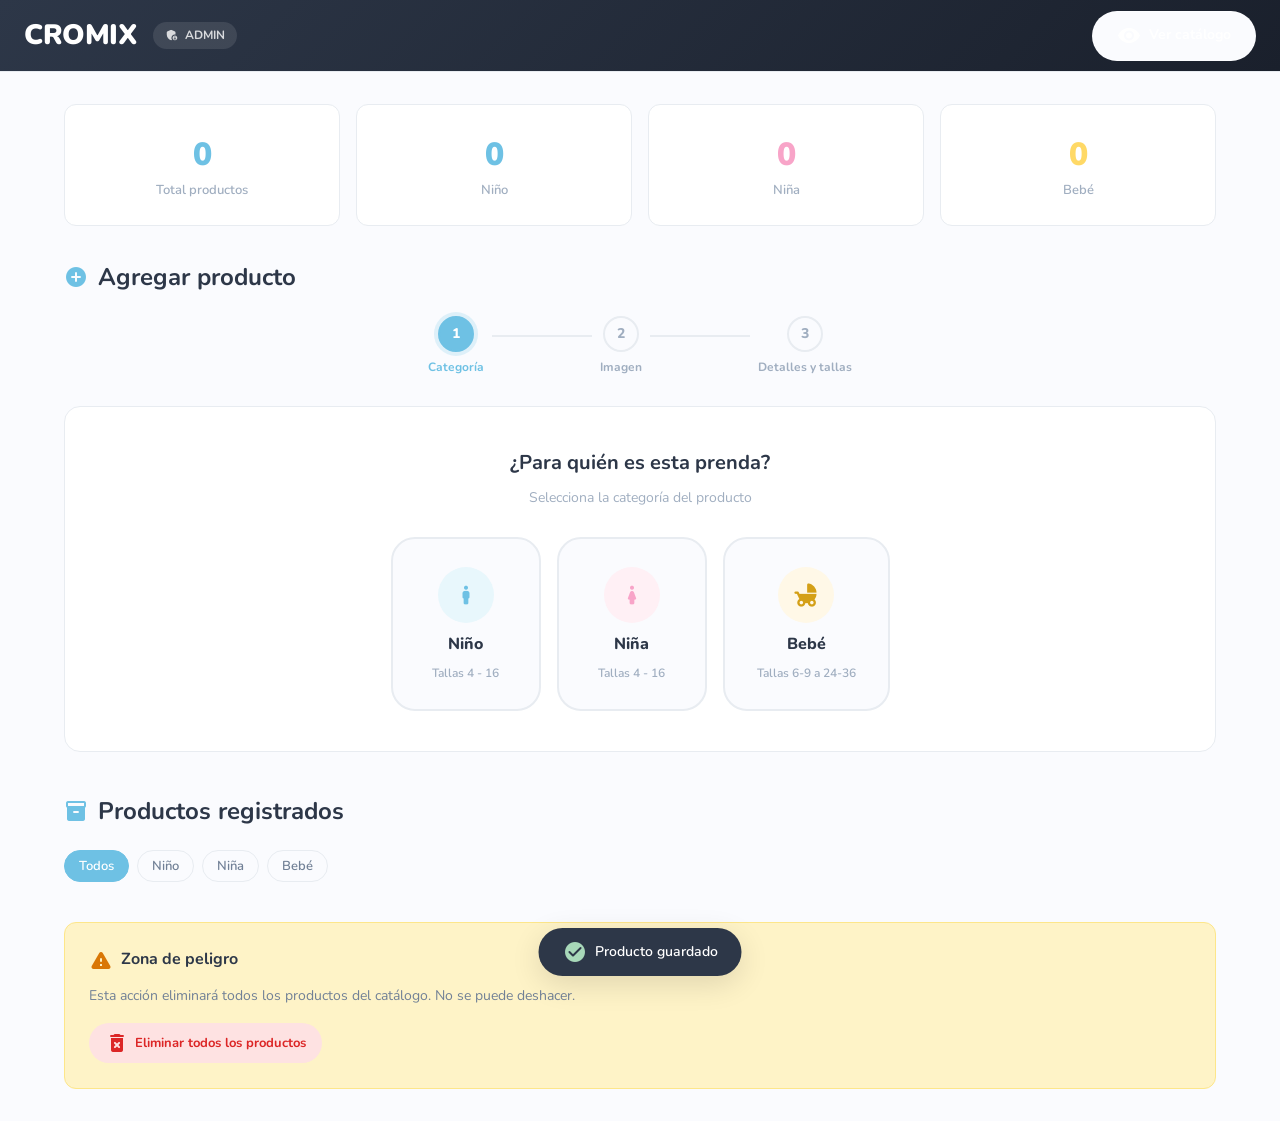
==== commit d8249b7a: "Integrar Supabase para almacenamiento en la nube" ====
--- a/admin.html
+++ b/admin.html
@@ -8,6 +8,7 @@
     <link href="https://fonts.googleapis.com/icon?family=Material+Icons+Round" rel="stylesheet">
     <link rel="stylesheet" href="css/styles.css">
     <link rel="icon" type="image/png" href="assets/logo.svg">
+    <script src="https://cdn.jsdelivr.net/npm/@supabase/supabase-js@2"></script>
 </head>
 <body>
     <!-- Admin Header -->
@@ -237,8 +238,13 @@
 
     <script>
         /* ============================================
-           CROMIX - Admin Panel Logic (Step Flow)
+           CROMIX - Admin Panel (Supabase Cloud)
            ============================================ */
+
+        // --- Supabase Config ---
+        const SUPABASE_URL = 'https://bjoeqjbiztmkqtuokugg.supabase.co';
+        const SUPABASE_KEY = 'eyJhbGciOiJIUzI1NiIsInR5cCI6IkpXVCJ9.eyJpc3MiOiJzdXBhYmFzZSIsInJlZiI6ImJqb2VxamJpenRta3F0dW9rdWdnIiwicm9sZSI6ImFub24iLCJpYXQiOjE3NzU4MzgyODUsImV4cCI6MjA5MTQxNDI4NX0.r4n2WpMiLD26ZsVB1TiPodW0rpAp2NmBg-bFz3iKIDE';
+        const db = supabase.createClient(SUPABASE_URL, SUPABASE_KEY);
 
         const SIZES = {
             'niño': ['4', '6', '8', '10', '12', '14', '16'],
@@ -254,19 +260,96 @@
 
         let currentStep = 1;
         let selectedCategory = '';
-        let currentImageData = '';
+        let currentImageFile = null; // Store the actual file for upload
+        let currentImagePreview = ''; // Base64 for preview only
         let selectedSizes = [];
         let editingProductId = null;
+        let editingImageUrl = '';
         let adminCategoryFilter = 'todos';
-
-        // --- Database ---
-        function getProducts() {
-            try { return JSON.parse(localStorage.getItem('cromix_products') || '[]'); }
-            catch { return []; }
-        }
-
-        function saveProducts(products) {
-            localStorage.setItem('cromix_products', JSON.stringify(products));
+        let allProducts = [];
+
+        // ===========================
+        // DATABASE (Supabase)
+        // ===========================
+        async function fetchProducts() {
+            try {
+                const { data, error } = await db
+                    .from('products')
+                    .select('*')
+                    .order('created_at', { ascending: false });
+                if (error) throw error;
+                allProducts = data || [];
+            } catch (err) {
+                console.error('Error:', err);
+                allProducts = [];
+            }
+            return allProducts;
+        }
+
+        async function uploadImage(file) {
+            const fileName = `${Date.now()}_${Math.random().toString(36).substring(2, 8)}.jpg`;
+            const filePath = `images/${fileName}`;
+
+            // Compress image before upload
+            const compressedBlob = await compressImage(file);
+
+            const { data, error } = await db.storage
+                .from('products')
+                .upload(filePath, compressedBlob, {
+                    contentType: 'image/jpeg',
+                    upsert: false
+                });
+
+            if (error) throw error;
+
+            // Get public URL
+            const { data: urlData } = db.storage
+                .from('products')
+                .getPublicUrl(filePath);
+
+            return urlData.publicUrl;
+        }
+
+        function compressImage(file) {
+            return new Promise((resolve) => {
+                const reader = new FileReader();
+                reader.onload = (e) => {
+                    const img = new Image();
+                    img.onload = () => {
+                        const canvas = document.createElement('canvas');
+                        const MAX = 800;
+                        let w = img.width, h = img.height;
+
+                        if (w > MAX || h > MAX) {
+                            if (w > h) { h = (h / w) * MAX; w = MAX; }
+                            else { w = (w / h) * MAX; h = MAX; }
+                        }
+
+                        canvas.width = w;
+                        canvas.height = h;
+                        const ctx = canvas.getContext('2d');
+                        ctx.drawImage(img, 0, 0, w, h);
+
+                        canvas.toBlob((blob) => resolve(blob), 'image/jpeg', 0.8);
+                    };
+                    img.src = e.target.result;
+                };
+                reader.readAsDataURL(file);
+            });
+        }
+
+        async function deleteImageFromStorage(imageUrl) {
+            if (!imageUrl) return;
+            try {
+                // Extract path from URL
+                const parts = imageUrl.split('/products/');
+                if (parts.length > 1) {
+                    const path = parts[parts.length - 1];
+                    await db.storage.from('products').remove([path]);
+                }
+            } catch (err) {
+                console.error('Error deleting image:', err);
+            }
         }
 
         // ===========================
@@ -276,7 +359,6 @@
             document.querySelectorAll('.step-panel').forEach(p => p.style.display = 'none');
             document.getElementById('step' + step).style.display = 'block';
 
-            // Update step indicators
             document.querySelectorAll('.step-dot').forEach(dot => {
                 const s = parseInt(dot.dataset.step);
                 dot.classList.toggle('active', s === step);
@@ -284,8 +366,6 @@
             });
 
             currentStep = step;
-
-            // Scroll to section
             document.getElementById('step' + step).scrollIntoView({ behavior: 'smooth', block: 'nearest' });
         }
 
@@ -295,22 +375,17 @@
         function selectCategory(category) {
             selectedCategory = category;
 
-            // Highlight selected button
             document.querySelectorAll('.cat-select-btn').forEach(btn => {
                 btn.classList.toggle('selected', btn.dataset.cat === category);
             });
 
-            // Update badge in step 2
             const catInfo = CAT_COLORS[category];
             const badge = document.getElementById('step2CatBadge');
             badge.textContent = catInfo.label;
             badge.style.background = catInfo.bg;
             badge.style.color = catInfo.color;
 
-            // Render size checkboxes for step 3
             renderSizeCheckboxes(category);
-
-            // Auto-advance to step 2 after brief delay
             setTimeout(() => goToStep(2), 300);
         }
 
@@ -351,38 +426,20 @@
         }
 
         function processImage(file) {
+            currentImageFile = file; // Store file for later upload
+
             const reader = new FileReader();
             reader.onload = (e) => {
-                const img = new Image();
-                img.onload = () => {
-                    const canvas = document.createElement('canvas');
-                    const MAX = 800;
-                    let w = img.width, h = img.height;
-
-                    if (w > MAX || h > MAX) {
-                        if (w > h) { h = (h / w) * MAX; w = MAX; }
-                        else { w = (w / h) * MAX; h = MAX; }
-                    }
-
-                    canvas.width = w;
-                    canvas.height = h;
-                    const ctx = canvas.getContext('2d');
-                    ctx.drawImage(img, 0, 0, w, h);
-
-                    currentImageData = canvas.toDataURL('image/jpeg', 0.8);
-                    document.getElementById('previewImage').src = currentImageData;
-
-                    // Update preview badge
-                    const catInfo = CAT_COLORS[selectedCategory];
-                    const previewBadge = document.getElementById('previewCatBadge');
-                    previewBadge.textContent = catInfo.label;
-                    previewBadge.style.background = catInfo.color;
-                    previewBadge.style.color = 'white';
-
-                    // Advance to step 3
-                    setTimeout(() => goToStep(3), 200);
-                };
-                img.src = e.target.result;
+                currentImagePreview = e.target.result;
+                document.getElementById('previewImage').src = currentImagePreview;
+
+                const catInfo = CAT_COLORS[selectedCategory];
+                const previewBadge = document.getElementById('previewCatBadge');
+                previewBadge.textContent = catInfo.label;
+                previewBadge.style.background = catInfo.color;
+                previewBadge.style.color = 'white';
+
+                setTimeout(() => goToStep(3), 200);
             };
             reader.readAsDataURL(file);
         }
@@ -433,12 +490,7 @@
                 cb.closest('.size-check-item').classList.toggle('checked', !allChecked);
             });
 
-            if (allChecked) {
-                selectedSizes = [];
-            } else {
-                selectedSizes = Array.from(checkboxes).map(cb => cb.value);
-            }
-
+            selectedSizes = allChecked ? [] : Array.from(checkboxes).map(cb => cb.value);
             updateSaveButtonText();
             updateSelectAllBtn();
         }
@@ -464,9 +516,9 @@
         }
 
         // ===========================
-        // SAVE
-        // ===========================
-        function saveProduct() {
+        // SAVE (Supabase)
+        // ===========================
+        async function saveProduct() {
             const name = document.getElementById('inputName').value.trim();
             const sku = document.getElementById('inputSku').value.trim();
             const description = document.getElementById('inputDescription').value.trim();
@@ -486,74 +538,89 @@
                 return;
             }
 
-            const products = getProducts();
-
-            if (editingProductId) {
-                // Edit mode: update single product
-                const idx = products.findIndex(p => p.id === editingProductId);
-                if (idx !== -1) {
-                    products[idx] = {
-                        ...products[idx],
-                        name, sku, category: selectedCategory,
-                        size: selectedSizes[0],
-                        description,
-                        image: currentImageData || products[idx].image
-                    };
+            // Disable save button while processing
+            const saveBtn = document.querySelector('.form-actions .btn-primary');
+            saveBtn.disabled = true;
+            const originalText = document.getElementById('saveBtnText').textContent;
+            document.getElementById('saveBtnText').textContent = 'Guardando...';
+
+            try {
+                // Upload image if new file selected
+                let imageUrl = editingImageUrl || '';
+                if (currentImageFile) {
+                    showToast('Subiendo imagen...');
+                    imageUrl = await uploadImage(currentImageFile);
                 }
-                saveProducts(products);
-                showToast('Producto actualizado');
-            } else {
-                // Create mode: one product per selected size
-                const timestamp = Date.now();
-                selectedSizes.forEach((size, i) => {
-                    products.push({
-                        id: (timestamp + i).toString(),
+
+                if (editingProductId) {
+                    // Update existing product
+                    const { error } = await db
+                        .from('products')
+                        .update({
+                            name, sku, category: selectedCategory,
+                            size: selectedSizes[0],
+                            description, image_url: imageUrl
+                        })
+                        .eq('id', editingProductId);
+
+                    if (error) throw error;
+                    showToast('Producto actualizado');
+                } else {
+                    // Create one product per selected size (same image URL for all)
+                    const newProducts = selectedSizes.map(size => ({
                         name,
                         sku: selectedSizes.length > 1 ? `${sku}-T${size}` : sku,
                         category: selectedCategory,
                         size,
                         description,
-                        image: currentImageData,
-                        createdAt: timestamp + i
-                    });
-                });
-                saveProducts(products);
-
-                if (selectedSizes.length > 1) {
-                    showToast(`${selectedSizes.length} productos creados (1 por talla)`);
-                } else {
-                    showToast('Producto guardado correctamente');
+                        image_url: imageUrl
+                    }));
+
+                    const { error } = await db
+                        .from('products')
+                        .insert(newProducts);
+
+                    if (error) throw error;
+
+                    if (selectedSizes.length > 1) {
+                        showToast(`${selectedSizes.length} productos creados en la nube`);
+                    } else {
+                        showToast('Producto guardado en la nube');
+                    }
                 }
-            }
-
-            cancelForm();
-            renderAdminProducts();
-            updateStats();
+
+                cancelForm();
+                await fetchProducts();
+                renderAdminProducts();
+                updateStats();
+
+            } catch (err) {
+                console.error('Error saving:', err);
+                showToast('Error al guardar: ' + err.message);
+            } finally {
+                saveBtn.disabled = false;
+                document.getElementById('saveBtnText').textContent = originalText;
+            }
         }
 
         // ===========================
         // CANCEL / RESET
         // ===========================
         function cancelForm() {
-            // Reset all state
             selectedCategory = '';
-            currentImageData = '';
+            currentImageFile = null;
+            currentImagePreview = '';
+            editingImageUrl = '';
             selectedSizes = [];
             editingProductId = null;
 
-            // Reset form fields
             document.getElementById('inputName').value = '';
             document.getElementById('inputSku').value = '';
             document.getElementById('inputDescription').value = '';
             document.getElementById('fileInput').value = '';
-
-            // Reset category selection visual
             document.querySelectorAll('.cat-select-btn').forEach(b => b.classList.remove('selected'));
-
-            // Reset upload zone
             document.getElementById('uploadZone').style.display = '';
 
-            // Go back to step 1
             goToStep(1);
         }
 
@@ -561,27 +628,24 @@
         // EDIT PRODUCT
         // ===========================
         function editProduct(id) {
-            const products = getProducts();
-            const product = products.find(p => p.id === id);
+            const product = allProducts.find(p => p.id === id);
             if (!product) return;
 
             editingProductId = id;
             selectedCategory = product.category;
-            currentImageData = product.image || '';
-
-            // Set category
+            currentImageFile = null;
+            editingImageUrl = product.image_url || '';
+
             document.querySelectorAll('.cat-select-btn').forEach(btn => {
                 btn.classList.toggle('selected', btn.dataset.cat === product.category);
             });
 
-            // Update badge
             const catInfo = CAT_COLORS[product.category];
             document.getElementById('step2CatBadge').textContent = catInfo.label;
             document.getElementById('step2CatBadge').style.background = catInfo.bg;
             document.getElementById('step2CatBadge').style.color = catInfo.color;
 
-            // Set image
-            const imgSrc = product.image || getPlaceholderSVG(product.category, product.name);
+            const imgSrc = product.image_url || getPlaceholderSVG(product.category, product.name);
             document.getElementById('previewImage').src = imgSrc;
 
             const previewBadge = document.getElementById('previewCatBadge');
@@ -589,14 +653,11 @@
             previewBadge.style.background = catInfo.color;
             previewBadge.style.color = 'white';
 
-            // Set form fields
             document.getElementById('inputName').value = product.name;
-            // Remove size suffix from SKU if present
             const baseSku = product.sku.replace(/-T[\d-]+$/, '');
             document.getElementById('inputSku').value = baseSku;
             document.getElementById('inputDescription').value = product.description || '';
 
-            // Render sizes and pre-select current one
             renderSizeCheckboxes(product.category);
             const checkbox = document.querySelector(`#sizeMultiSelector input[value="${product.size}"]`);
             if (checkbox) {
@@ -606,35 +667,77 @@
             }
 
             updateSaveButtonText();
-
-            // Jump to step 3
             goToStep(3);
             document.getElementById('step3').scrollIntoView({ behavior: 'smooth' });
         }
 
         // ===========================
-        // DELETE
-        // ===========================
-        function deleteProduct(id) {
+        // DELETE (Supabase)
+        // ===========================
+        async function deleteProduct(id) {
             if (!confirm('¿Estás seguro de eliminar este producto?')) return;
 
-            let products = getProducts();
-            products = products.filter(p => p.id !== id);
-            saveProducts(products);
-            renderAdminProducts();
-            updateStats();
-            showToast('Producto eliminado');
-        }
-
-        function deleteAllProducts() {
-            if (!confirm('¿Estás seguro de eliminar TODOS los productos? Esta acción no se puede deshacer.')) return;
-            if (!confirm('Esta es tu última oportunidad. ¿Realmente deseas eliminar todo?')) return;
-
-            saveProducts([]);
-            localStorage.removeItem('cromix_initialized');
-            renderAdminProducts();
-            updateStats();
-            showToast('Todos los productos han sido eliminados');
+            try {
+                const product = allProducts.find(p => p.id === id);
+
+                const { error } = await db
+                    .from('products')
+                    .delete()
+                    .eq('id', id);
+
+                if (error) throw error;
+
+                // Delete image from storage if no other product uses it
+                if (product && product.image_url) {
+                    const othersWithSameImage = allProducts.filter(
+                        p => p.id !== id && p.image_url === product.image_url
+                    );
+                    if (othersWithSameImage.length === 0) {
+                        await deleteImageFromStorage(product.image_url);
+                    }
+                }
+
+                await fetchProducts();
+                renderAdminProducts();
+                updateStats();
+                showToast('Producto eliminado');
+            } catch (err) {
+                console.error('Error:', err);
+                showToast('Error al eliminar: ' + err.message);
+            }
+        }
+
+        async function deleteAllProducts() {
+            if (!confirm('¿Eliminar TODOS los productos? No se puede deshacer.')) return;
+            if (!confirm('¿Realmente deseas eliminar todo?')) return;
+
+            try {
+                // Delete all images from storage
+                const { data: files } = await db.storage
+                    .from('products')
+                    .list('images');
+
+                if (files && files.length > 0) {
+                    const paths = files.map(f => `images/${f.name}`);
+                    await db.storage.from('products').remove(paths);
+                }
+
+                // Delete all products from database
+                const { error } = await db
+                    .from('products')
+                    .delete()
+                    .neq('id', '00000000-0000-0000-0000-000000000000'); // deletes all
+
+                if (error) throw error;
+
+                await fetchProducts();
+                renderAdminProducts();
+                updateStats();
+                showToast('Todos los productos eliminados');
+            } catch (err) {
+                console.error('Error:', err);
+                showToast('Error: ' + err.message);
+            }
         }
 
         // ===========================
@@ -647,7 +750,7 @@
                 'bebé': { bg: '#FFF8E7', fg: '#FFD966' }
             };
             const c = colors[category] || colors['niño'];
-            const initials = name.split(' ').map(w => w[0]).join('').substring(0, 2).toUpperCase();
+            const initials = (name || 'CR').split(' ').map(w => w[0]).join('').substring(0, 2).toUpperCase();
             return `data:image/svg+xml,${encodeURIComponent(`
                 <svg xmlns="http://www.w3.org/2000/svg" width="200" height="260" viewBox="0 0 200 260">
                     <rect width="200" height="260" fill="${c.bg}"/>
@@ -660,12 +763,11 @@
         // RENDER ADMIN PRODUCTS
         // ===========================
         function renderAdminProducts() {
-            const products = getProducts();
             const list = document.getElementById('adminProductList');
 
-            let filtered = products;
+            let filtered = allProducts;
             if (adminCategoryFilter !== 'todos') {
-                filtered = products.filter(p => p.category === adminCategoryFilter);
+                filtered = allProducts.filter(p => p.category === adminCategoryFilter);
             }
 
             if (filtered.length === 0) {
@@ -679,7 +781,7 @@
             }
 
             list.innerHTML = filtered.map(product => {
-                const imgSrc = product.image || getPlaceholderSVG(product.category, product.name);
+                const imgSrc = product.image_url || getPlaceholderSVG(product.category, product.name);
                 return `
                     <div class="admin-product-item">
                         <div class="admin-product-thumb">
@@ -710,11 +812,10 @@
         }
 
         function updateStats() {
-            const products = getProducts();
-            document.getElementById('statTotal').textContent = products.length;
-            document.getElementById('statNino').textContent = products.filter(p => p.category === 'niño').length;
-            document.getElementById('statNina').textContent = products.filter(p => p.category === 'niña').length;
-            document.getElementById('statBebe').textContent = products.filter(p => p.category === 'bebé').length;
+            document.getElementById('statTotal').textContent = allProducts.length;
+            document.getElementById('statNino').textContent = allProducts.filter(p => p.category === 'niño').length;
+            document.getElementById('statNina').textContent = allProducts.filter(p => p.category === 'niña').length;
+            document.getElementById('statBebe').textContent = allProducts.filter(p => p.category === 'bebé').length;
         }
 
         // --- Toast ---
@@ -726,8 +827,9 @@
         }
 
         // --- Init ---
-        document.addEventListener('DOMContentLoaded', () => {
+        document.addEventListener('DOMContentLoaded', async () => {
             setupUploadZone();
+            await fetchProducts();
             renderAdminProducts();
             updateStats();
         });
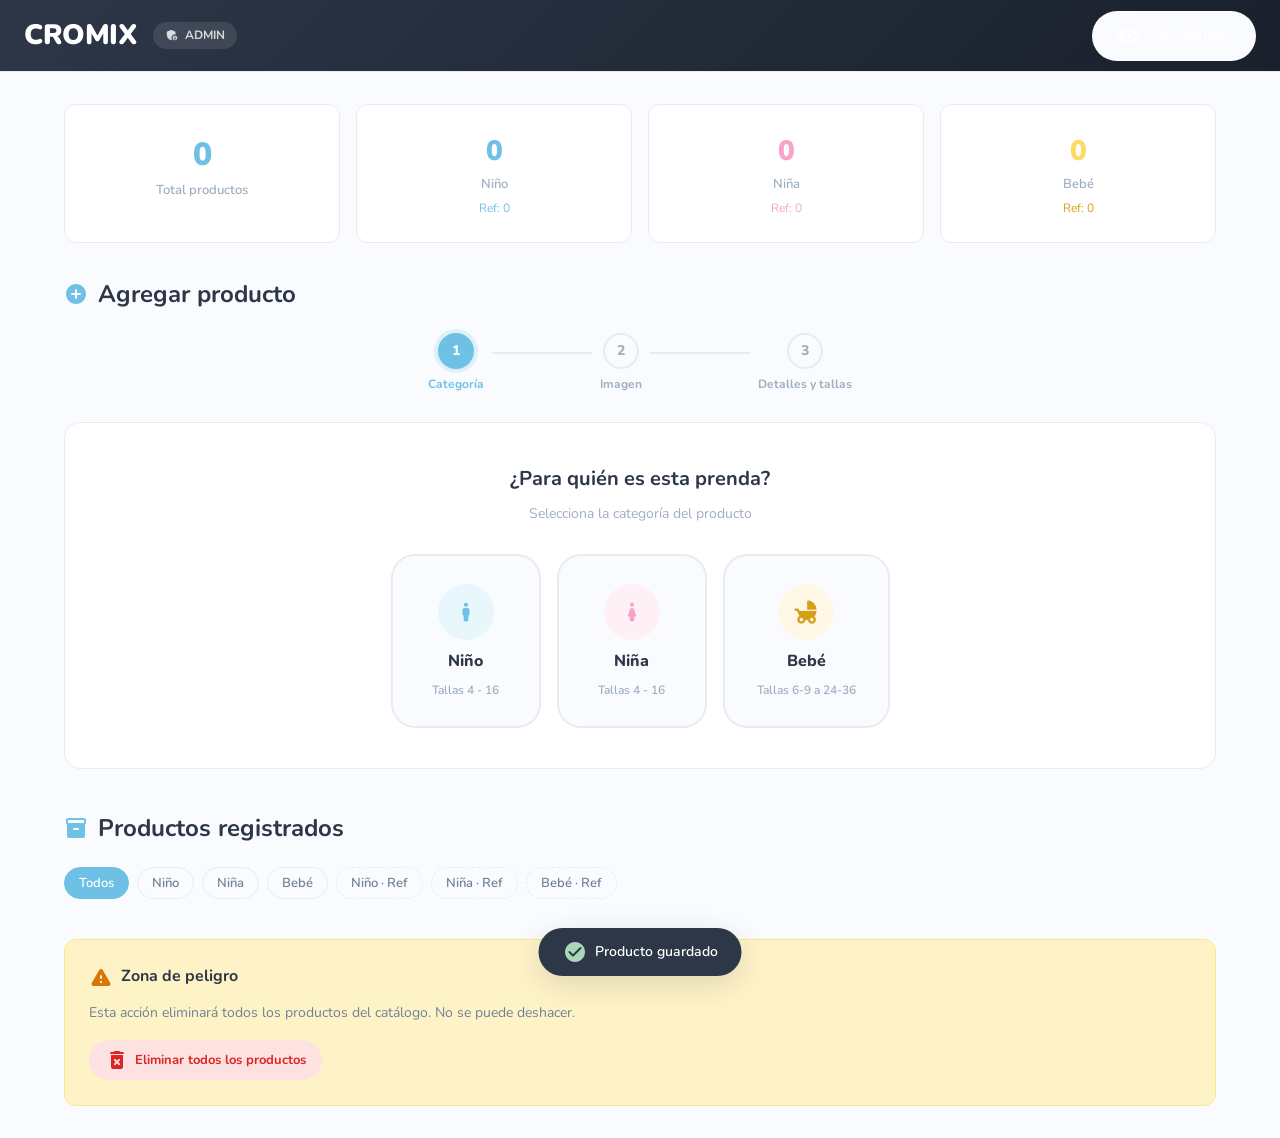
==== commit 031fd0d8: "Agregar subcategoría Referencias para Niño, Niña y Bebé - Catálogo: muestra chips de subcategoría (T" ====
--- a/admin.html
+++ b/admin.html
@@ -35,22 +35,25 @@
 
     <div class="admin-container">
         <!-- Stats -->
-        <div style="display:grid; grid-template-columns: repeat(auto-fit, minmax(180px,1fr)); gap:16px; margin-bottom:32px;">
+        <div style="display:grid; grid-template-columns: repeat(auto-fit, minmax(160px,1fr)); gap:16px; margin-bottom:32px;">
             <div style="background:white; padding:24px; border-radius:var(--radius-md); border:1px solid var(--border); text-align:center;">
                 <div style="font-size:32px; font-weight:900; color:var(--primary);" id="statTotal">0</div>
                 <div style="font-size:13px; color:var(--text-muted); font-weight:600;">Total productos</div>
             </div>
             <div style="background:white; padding:24px; border-radius:var(--radius-md); border:1px solid var(--border); text-align:center;">
-                <div style="font-size:32px; font-weight:900; color:#6EC1E4;" id="statNino">0</div>
+                <div style="font-size:28px; font-weight:900; color:#6EC1E4;" id="statNino">0</div>
                 <div style="font-size:13px; color:var(--text-muted); font-weight:600;">Niño</div>
+                <div style="font-size:12px; color:#6EC1E4; margin-top:4px;">Ref: <span id="statNinoRef">0</span></div>
             </div>
             <div style="background:white; padding:24px; border-radius:var(--radius-md); border:1px solid var(--border); text-align:center;">
-                <div style="font-size:32px; font-weight:900; color:#F8A4C8;" id="statNina">0</div>
+                <div style="font-size:28px; font-weight:900; color:#F8A4C8;" id="statNina">0</div>
                 <div style="font-size:13px; color:var(--text-muted); font-weight:600;">Niña</div>
+                <div style="font-size:12px; color:#F8A4C8; margin-top:4px;">Ref: <span id="statNinaRef">0</span></div>
             </div>
             <div style="background:white; padding:24px; border-radius:var(--radius-md); border:1px solid var(--border); text-align:center;">
-                <div style="font-size:32px; font-weight:900; color:#FFD966;" id="statBebe">0</div>
+                <div style="font-size:28px; font-weight:900; color:#FFD966;" id="statBebe">0</div>
                 <div style="font-size:13px; color:var(--text-muted); font-weight:600;">Bebé</div>
+                <div style="font-size:12px; color:#D4A017; margin-top:4px;">Ref: <span id="statBebeRef">0</span></div>
             </div>
         </div>
 
@@ -81,30 +84,59 @@
 
             <!-- STEP 1: Category selection -->
             <div class="step-panel" id="step1">
-                <div class="product-form" style="text-align:center; padding:40px 32px;">
-                    <h3 style="margin-bottom:8px; font-size:20px;">¿Para quién es esta prenda?</h3>
-                    <p style="color:var(--text-muted); margin-bottom:28px; font-size:14px;">Selecciona la categoría del producto</p>
-                    <div class="category-selector">
-                        <button class="cat-select-btn" onclick="selectCategory('niño')" data-cat="niño">
-                            <div class="cat-select-icon" style="background:#E8F7FC; color:#6EC1E4;">
-                                <span class="material-icons-round">boy</span>
-                            </div>
-                            <span class="cat-select-name">Niño</span>
-                            <span class="cat-select-sizes">Tallas 4 - 16</span>
-                        </button>
-                        <button class="cat-select-btn" onclick="selectCategory('niña')" data-cat="niña">
-                            <div class="cat-select-icon" style="background:#FFF0F5; color:#F8A4C8;">
-                                <span class="material-icons-round">girl</span>
-                            </div>
-                            <span class="cat-select-name">Niña</span>
-                            <span class="cat-select-sizes">Tallas 4 - 16</span>
-                        </button>
-                        <button class="cat-select-btn" onclick="selectCategory('bebé')" data-cat="bebé">
-                            <div class="cat-select-icon" style="background:#FFF8E7; color:#D4A017;">
-                                <span class="material-icons-round">child_friendly</span>
-                            </div>
-                            <span class="cat-select-name">Bebé</span>
-                            <span class="cat-select-sizes">Tallas 6-9 a 24-36</span>
+                <div class="product-form" style="padding:40px 32px;">
+                    <!-- 1a: Main category -->
+                    <div id="step1Main" style="text-align:center;">
+                        <h3 style="margin-bottom:8px; font-size:20px;">¿Para quién es esta prenda?</h3>
+                        <p style="color:var(--text-muted); margin-bottom:28px; font-size:14px;">Selecciona la categoría del producto</p>
+                        <div class="category-selector">
+                            <button class="cat-select-btn" onclick="pickMainCat('niño')" data-cat="niño">
+                                <div class="cat-select-icon" style="background:#E8F7FC; color:#6EC1E4;">
+                                    <span class="material-icons-round">boy</span>
+                                </div>
+                                <span class="cat-select-name">Niño</span>
+                                <span class="cat-select-sizes">Tallas 4 - 16</span>
+                            </button>
+                            <button class="cat-select-btn" onclick="pickMainCat('niña')" data-cat="niña">
+                                <div class="cat-select-icon" style="background:#FFF0F5; color:#F8A4C8;">
+                                    <span class="material-icons-round">girl</span>
+                                </div>
+                                <span class="cat-select-name">Niña</span>
+                                <span class="cat-select-sizes">Tallas 4 - 16</span>
+                            </button>
+                            <button class="cat-select-btn" onclick="pickMainCat('bebé')" data-cat="bebé">
+                                <div class="cat-select-icon" style="background:#FFF8E7; color:#D4A017;">
+                                    <span class="material-icons-round">child_friendly</span>
+                                </div>
+                                <span class="cat-select-name">Bebé</span>
+                                <span class="cat-select-sizes">Tallas 6-9 a 24-36</span>
+                            </button>
+                        </div>
+                    </div>
+                    <!-- 1b: Subcategory (shown after main cat is picked) -->
+                    <div id="step1Sub" style="display:none; text-align:center; margin-top:32px; padding-top:28px; border-top:1px solid var(--border);">
+                        <h3 style="margin-bottom:8px; font-size:18px;">¿Qué tipo de producto es?</h3>
+                        <p style="color:var(--text-muted); margin-bottom:20px; font-size:14px;">
+                            Categoría: <span id="mainCatBadge" style="font-weight:700;"></span>
+                        </p>
+                        <div style="display:flex; gap:16px; justify-content:center; flex-wrap:wrap;">
+                            <button class="cat-select-btn" id="subBtnNormal" onclick="selectSubcategory('normal')" style="max-width:200px;">
+                                <div class="cat-select-icon" style="background:#F0FFF4; color:#38A169;">
+                                    <span class="material-icons-round">checkroom</span>
+                                </div>
+                                <span class="cat-select-name">Normal</span>
+                                <span class="cat-select-sizes">Prenda regular</span>
+                            </button>
+                            <button class="cat-select-btn" id="subBtnRef" onclick="selectSubcategory('referencias')" style="max-width:200px;">
+                                <div class="cat-select-icon" style="background:#EBF8FF; color:#3182CE;">
+                                    <span class="material-icons-round">photo_library</span>
+                                </div>
+                                <span class="cat-select-name">Referencias</span>
+                                <span class="cat-select-sizes">Fotos de referencia</span>
+                            </button>
+                        </div>
+                        <button class="btn-secondary" onclick="backToMainCat()" style="margin-top:20px; font-size:13px; padding:8px 16px;">
+                            <span class="material-icons-round" style="font-size:16px;">arrow_back</span> Cambiar categoría
                         </button>
                     </div>
                 </div>
@@ -208,6 +240,9 @@
                 <button class="size-chip" onclick="adminFilter('niño', this)">Niño</button>
                 <button class="size-chip" onclick="adminFilter('niña', this)">Niña</button>
                 <button class="size-chip" onclick="adminFilter('bebé', this)">Bebé</button>
+                <button class="size-chip" style="border-style:dashed;" onclick="adminFilter('niño-referencias', this)">Niño · Ref</button>
+                <button class="size-chip" style="border-style:dashed;" onclick="adminFilter('niña-referencias', this)">Niña · Ref</button>
+                <button class="size-chip" style="border-style:dashed;" onclick="adminFilter('bebé-referencias', this)">Bebé · Ref</button>
             </div>
 
             <div id="adminProductList">
@@ -246,16 +281,29 @@
         const SUPABASE_KEY = 'eyJhbGciOiJIUzI1NiIsInR5cCI6IkpXVCJ9.eyJpc3MiOiJzdXBhYmFzZSIsInJlZiI6ImJqb2VxamJpenRta3F0dW9rdWdnIiwicm9sZSI6ImFub24iLCJpYXQiOjE3NzU4MzgyODUsImV4cCI6MjA5MTQxNDI4NX0.r4n2WpMiLD26ZsVB1TiPodW0rpAp2NmBg-bFz3iKIDE';
         const db = supabase.createClient(SUPABASE_URL, SUPABASE_KEY);
 
-        const SIZES = {
+        const BASE_SIZES = {
             'niño': ['4', '6', '8', '10', '12', '14', '16'],
             'niña': ['4', '6', '8', '10', '12', '14', '16'],
             'bebé': ['6-9', '9-12', '12-18', '18-24', '24-36']
         };
 
+        function getBaseCat(cat) {
+            return cat.includes('-referencias') ? cat.replace('-referencias', '') : cat;
+        }
+
+        const SIZES = new Proxy(BASE_SIZES, {
+            get(target, key) {
+                return target[key] || target[getBaseCat(key)] || [];
+            }
+        });
+
         const CAT_COLORS = {
             'niño': { bg: '#E8F7FC', color: '#6EC1E4', label: 'Niño' },
             'niña': { bg: '#FFF0F5', color: '#F8A4C8', label: 'Niña' },
-            'bebé': { bg: '#FFF8E7', color: '#D4A017', label: 'Bebé' }
+            'bebé': { bg: '#FFF8E7', color: '#D4A017', label: 'Bebé' },
+            'niño-referencias': { bg: '#D0EDFA', color: '#6EC1E4', label: 'Niño · Ref' },
+            'niña-referencias': { bg: '#FFE0EE', color: '#F8A4C8', label: 'Niña · Ref' },
+            'bebé-referencias': { bg: '#FFF1C6', color: '#D4A017', label: 'Bebé · Ref' }
         };
 
         let currentStep = 1;
@@ -372,14 +420,41 @@
         // ===========================
         // STEP 1: Category Selection
         // ===========================
+        let pendingMainCat = '';
+
+        function pickMainCat(mainCat) {
+            pendingMainCat = mainCat;
+
+            document.querySelectorAll('#step1Main .cat-select-btn').forEach(btn => {
+                btn.classList.toggle('selected', btn.dataset.cat === mainCat);
+            });
+
+            const catInfo = CAT_COLORS[mainCat];
+            const badge = document.getElementById('mainCatBadge');
+            badge.textContent = catInfo.label;
+            badge.style.color = catInfo.color;
+
+            document.getElementById('step1Main').style.opacity = '0.6';
+            document.getElementById('step1Sub').style.display = '';
+            document.getElementById('step1Sub').scrollIntoView({ behavior: 'smooth', block: 'nearest' });
+        }
+
+        function backToMainCat() {
+            pendingMainCat = '';
+            document.getElementById('step1Main').style.opacity = '';
+            document.getElementById('step1Sub').style.display = 'none';
+            document.querySelectorAll('#step1Main .cat-select-btn').forEach(b => b.classList.remove('selected'));
+        }
+
+        function selectSubcategory(sub) {
+            const category = sub === 'referencias' ? `${pendingMainCat}-referencias` : pendingMainCat;
+            selectCategory(category);
+        }
+
         function selectCategory(category) {
             selectedCategory = category;
 
-            document.querySelectorAll('.cat-select-btn').forEach(btn => {
-                btn.classList.toggle('selected', btn.dataset.cat === category);
-            });
-
-            const catInfo = CAT_COLORS[category];
+            const catInfo = CAT_COLORS[category] || CAT_COLORS[getBaseCat(category)];
             const badge = document.getElementById('step2CatBadge');
             badge.textContent = catInfo.label;
             badge.style.background = catInfo.bg;
@@ -608,6 +683,7 @@
         // ===========================
         function cancelForm() {
             selectedCategory = '';
+            pendingMainCat = '';
             currentImageFile = null;
             currentImagePreview = '';
             editingImageUrl = '';
@@ -620,6 +696,8 @@
             document.getElementById('fileInput').value = '';
             document.querySelectorAll('.cat-select-btn').forEach(b => b.classList.remove('selected'));
             document.getElementById('uploadZone').style.display = '';
+            document.getElementById('step1Main').style.opacity = '';
+            document.getElementById('step1Sub').style.display = 'none';
 
             goToStep(1);
         }
@@ -636,11 +714,12 @@
             currentImageFile = null;
             editingImageUrl = product.image_url || '';
 
+            const baseCat = getBaseCat(product.category);
             document.querySelectorAll('.cat-select-btn').forEach(btn => {
-                btn.classList.toggle('selected', btn.dataset.cat === product.category);
+                btn.classList.toggle('selected', btn.dataset.cat === baseCat);
             });
 
-            const catInfo = CAT_COLORS[product.category];
+            const catInfo = CAT_COLORS[product.category] || CAT_COLORS[baseCat];
             document.getElementById('step2CatBadge').textContent = catInfo.label;
             document.getElementById('step2CatBadge').style.background = catInfo.bg;
             document.getElementById('step2CatBadge').style.color = catInfo.color;
@@ -749,7 +828,7 @@
                 'niña': { bg: '#FFF0F5', fg: '#F8A4C8' },
                 'bebé': { bg: '#FFF8E7', fg: '#FFD966' }
             };
-            const c = colors[category] || colors['niño'];
+            const c = colors[getBaseCat(category)] || colors['niño'];
             const initials = (name || 'CR').split(' ').map(w => w[0]).join('').substring(0, 2).toUpperCase();
             return `data:image/svg+xml,${encodeURIComponent(`
                 <svg xmlns="http://www.w3.org/2000/svg" width="200" height="260" viewBox="0 0 200 260">
@@ -789,7 +868,7 @@
                         </div>
                         <div class="admin-product-info">
                             <h4>${product.name}</h4>
-                            <span>${product.sku} · ${product.category} · Talla ${product.size}</span>
+                            <span>${product.sku} · ${(CAT_COLORS[product.category] || CAT_COLORS[getBaseCat(product.category)] || {label: product.category}).label} · Talla ${product.size}</span>
                         </div>
                         <div class="admin-product-actions">
                             <button class="btn-edit" onclick="editProduct('${product.id}')">
@@ -816,6 +895,9 @@
             document.getElementById('statNino').textContent = allProducts.filter(p => p.category === 'niño').length;
             document.getElementById('statNina').textContent = allProducts.filter(p => p.category === 'niña').length;
             document.getElementById('statBebe').textContent = allProducts.filter(p => p.category === 'bebé').length;
+            document.getElementById('statNinoRef').textContent = allProducts.filter(p => p.category === 'niño-referencias').length;
+            document.getElementById('statNinaRef').textContent = allProducts.filter(p => p.category === 'niña-referencias').length;
+            document.getElementById('statBebeRef').textContent = allProducts.filter(p => p.category === 'bebé-referencias').length;
         }
 
         // --- Toast ---
--- a/css/styles.css
+++ b/css/styles.css
@@ -724,6 +724,30 @@
     color: #7a6200;
 }
 
+.badge-niño-referencias {
+    background: rgba(110, 193, 228, 0.75);
+    color: white;
+    border: 1.5px dashed rgba(255,255,255,0.7);
+}
+
+.badge-niña-referencias {
+    background: rgba(248, 164, 200, 0.75);
+    color: white;
+    border: 1.5px dashed rgba(255,255,255,0.7);
+}
+
+.badge-bebé-referencias {
+    background: rgba(255, 217, 102, 0.75);
+    color: #7a6200;
+    border: 1.5px dashed rgba(122, 98, 0, 0.4);
+}
+
+.subcategory-chips {
+    display: flex;
+    gap: 8px;
+    flex-wrap: wrap;
+}
+
 .card-download {
     position: absolute;
     top: 12px;
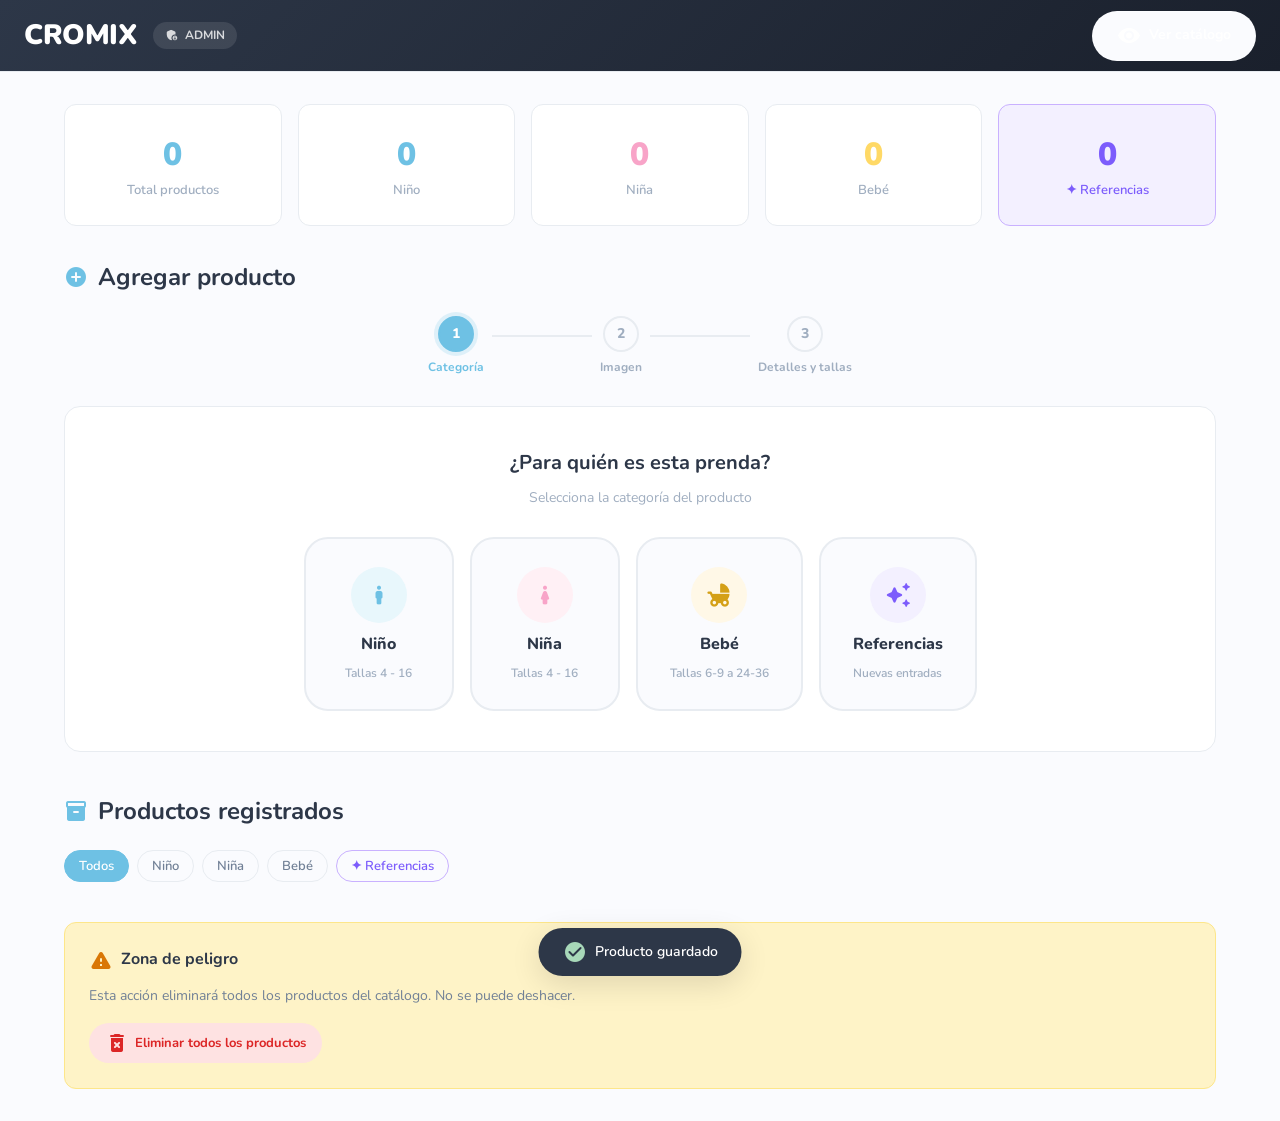
==== commit 41d1f95b: "Agregar subcategoría Referencias y .gitignore" ====
--- a/admin.html
+++ b/admin.html
@@ -35,25 +35,26 @@
 
     <div class="admin-container">
         <!-- Stats -->
-        <div style="display:grid; grid-template-columns: repeat(auto-fit, minmax(160px,1fr)); gap:16px; margin-bottom:32px;">
+        <div style="display:grid; grid-template-columns: repeat(auto-fit, minmax(150px,1fr)); gap:16px; margin-bottom:32px;">
             <div style="background:white; padding:24px; border-radius:var(--radius-md); border:1px solid var(--border); text-align:center;">
                 <div style="font-size:32px; font-weight:900; color:var(--primary);" id="statTotal">0</div>
                 <div style="font-size:13px; color:var(--text-muted); font-weight:600;">Total productos</div>
             </div>
             <div style="background:white; padding:24px; border-radius:var(--radius-md); border:1px solid var(--border); text-align:center;">
-                <div style="font-size:28px; font-weight:900; color:#6EC1E4;" id="statNino">0</div>
+                <div style="font-size:32px; font-weight:900; color:#6EC1E4;" id="statNino">0</div>
                 <div style="font-size:13px; color:var(--text-muted); font-weight:600;">Niño</div>
-                <div style="font-size:12px; color:#6EC1E4; margin-top:4px;">Ref: <span id="statNinoRef">0</span></div>
             </div>
             <div style="background:white; padding:24px; border-radius:var(--radius-md); border:1px solid var(--border); text-align:center;">
-                <div style="font-size:28px; font-weight:900; color:#F8A4C8;" id="statNina">0</div>
+                <div style="font-size:32px; font-weight:900; color:#F8A4C8;" id="statNina">0</div>
                 <div style="font-size:13px; color:var(--text-muted); font-weight:600;">Niña</div>
-                <div style="font-size:12px; color:#F8A4C8; margin-top:4px;">Ref: <span id="statNinaRef">0</span></div>
             </div>
             <div style="background:white; padding:24px; border-radius:var(--radius-md); border:1px solid var(--border); text-align:center;">
-                <div style="font-size:28px; font-weight:900; color:#FFD966;" id="statBebe">0</div>
+                <div style="font-size:32px; font-weight:900; color:#FFD966;" id="statBebe">0</div>
                 <div style="font-size:13px; color:var(--text-muted); font-weight:600;">Bebé</div>
-                <div style="font-size:12px; color:#D4A017; margin-top:4px;">Ref: <span id="statBebeRef">0</span></div>
+            </div>
+            <div style="background:#F3F0FF; padding:24px; border-radius:var(--radius-md); border:1px solid #C9B1FF; text-align:center;">
+                <div style="font-size:32px; font-weight:900; color:#7C5CFC;" id="statRef">0</div>
+                <div style="font-size:13px; color:#7C5CFC; font-weight:600;">✦ Referencias</div>
             </div>
         </div>
 
@@ -84,59 +85,37 @@
 
             <!-- STEP 1: Category selection -->
             <div class="step-panel" id="step1">
-                <div class="product-form" style="padding:40px 32px;">
-                    <!-- 1a: Main category -->
-                    <div id="step1Main" style="text-align:center;">
-                        <h3 style="margin-bottom:8px; font-size:20px;">¿Para quién es esta prenda?</h3>
-                        <p style="color:var(--text-muted); margin-bottom:28px; font-size:14px;">Selecciona la categoría del producto</p>
-                        <div class="category-selector">
-                            <button class="cat-select-btn" onclick="pickMainCat('niño')" data-cat="niño">
-                                <div class="cat-select-icon" style="background:#E8F7FC; color:#6EC1E4;">
-                                    <span class="material-icons-round">boy</span>
-                                </div>
-                                <span class="cat-select-name">Niño</span>
-                                <span class="cat-select-sizes">Tallas 4 - 16</span>
-                            </button>
-                            <button class="cat-select-btn" onclick="pickMainCat('niña')" data-cat="niña">
-                                <div class="cat-select-icon" style="background:#FFF0F5; color:#F8A4C8;">
-                                    <span class="material-icons-round">girl</span>
-                                </div>
-                                <span class="cat-select-name">Niña</span>
-                                <span class="cat-select-sizes">Tallas 4 - 16</span>
-                            </button>
-                            <button class="cat-select-btn" onclick="pickMainCat('bebé')" data-cat="bebé">
-                                <div class="cat-select-icon" style="background:#FFF8E7; color:#D4A017;">
-                                    <span class="material-icons-round">child_friendly</span>
-                                </div>
-                                <span class="cat-select-name">Bebé</span>
-                                <span class="cat-select-sizes">Tallas 6-9 a 24-36</span>
-                            </button>
-                        </div>
-                    </div>
-                    <!-- 1b: Subcategory (shown after main cat is picked) -->
-                    <div id="step1Sub" style="display:none; text-align:center; margin-top:32px; padding-top:28px; border-top:1px solid var(--border);">
-                        <h3 style="margin-bottom:8px; font-size:18px;">¿Qué tipo de producto es?</h3>
-                        <p style="color:var(--text-muted); margin-bottom:20px; font-size:14px;">
-                            Categoría: <span id="mainCatBadge" style="font-weight:700;"></span>
-                        </p>
-                        <div style="display:flex; gap:16px; justify-content:center; flex-wrap:wrap;">
-                            <button class="cat-select-btn" id="subBtnNormal" onclick="selectSubcategory('normal')" style="max-width:200px;">
-                                <div class="cat-select-icon" style="background:#F0FFF4; color:#38A169;">
-                                    <span class="material-icons-round">checkroom</span>
-                                </div>
-                                <span class="cat-select-name">Normal</span>
-                                <span class="cat-select-sizes">Prenda regular</span>
-                            </button>
-                            <button class="cat-select-btn" id="subBtnRef" onclick="selectSubcategory('referencias')" style="max-width:200px;">
-                                <div class="cat-select-icon" style="background:#EBF8FF; color:#3182CE;">
-                                    <span class="material-icons-round">photo_library</span>
-                                </div>
-                                <span class="cat-select-name">Referencias</span>
-                                <span class="cat-select-sizes">Fotos de referencia</span>
-                            </button>
-                        </div>
-                        <button class="btn-secondary" onclick="backToMainCat()" style="margin-top:20px; font-size:13px; padding:8px 16px;">
-                            <span class="material-icons-round" style="font-size:16px;">arrow_back</span> Cambiar categoría
+                <div class="product-form" style="text-align:center; padding:40px 32px;">
+                    <h3 style="margin-bottom:8px; font-size:20px;">¿Para quién es esta prenda?</h3>
+                    <p style="color:var(--text-muted); margin-bottom:28px; font-size:14px;">Selecciona la categoría del producto</p>
+                    <div class="category-selector">
+                        <button class="cat-select-btn" onclick="selectCategory('niño')" data-cat="niño">
+                            <div class="cat-select-icon" style="background:#E8F7FC; color:#6EC1E4;">
+                                <span class="material-icons-round">boy</span>
+                            </div>
+                            <span class="cat-select-name">Niño</span>
+                            <span class="cat-select-sizes">Tallas 4 - 16</span>
+                        </button>
+                        <button class="cat-select-btn" onclick="selectCategory('niña')" data-cat="niña">
+                            <div class="cat-select-icon" style="background:#FFF0F5; color:#F8A4C8;">
+                                <span class="material-icons-round">girl</span>
+                            </div>
+                            <span class="cat-select-name">Niña</span>
+                            <span class="cat-select-sizes">Tallas 4 - 16</span>
+                        </button>
+                        <button class="cat-select-btn" onclick="selectCategory('bebé')" data-cat="bebé">
+                            <div class="cat-select-icon" style="background:#FFF8E7; color:#D4A017;">
+                                <span class="material-icons-round">child_friendly</span>
+                            </div>
+                            <span class="cat-select-name">Bebé</span>
+                            <span class="cat-select-sizes">Tallas 6-9 a 24-36</span>
+                        </button>
+                        <button class="cat-select-btn" onclick="selectCategory('referencias')" data-cat="referencias">
+                            <div class="cat-select-icon" style="background:#F3F0FF; color:#7C5CFC;">
+                                <span class="material-icons-round">auto_awesome</span>
+                            </div>
+                            <span class="cat-select-name">Referencias</span>
+                            <span class="cat-select-sizes">Nuevas entradas</span>
                         </button>
                     </div>
                 </div>
@@ -240,9 +219,7 @@
                 <button class="size-chip" onclick="adminFilter('niño', this)">Niño</button>
                 <button class="size-chip" onclick="adminFilter('niña', this)">Niña</button>
                 <button class="size-chip" onclick="adminFilter('bebé', this)">Bebé</button>
-                <button class="size-chip" style="border-style:dashed;" onclick="adminFilter('niño-referencias', this)">Niño · Ref</button>
-                <button class="size-chip" style="border-style:dashed;" onclick="adminFilter('niña-referencias', this)">Niña · Ref</button>
-                <button class="size-chip" style="border-style:dashed;" onclick="adminFilter('bebé-referencias', this)">Bebé · Ref</button>
+                <button class="size-chip size-chip-ref" onclick="adminFilter('referencias', this)">✦ Referencias</button>
             </div>
 
             <div id="adminProductList">
@@ -281,29 +258,17 @@
         const SUPABASE_KEY = 'eyJhbGciOiJIUzI1NiIsInR5cCI6IkpXVCJ9.eyJpc3MiOiJzdXBhYmFzZSIsInJlZiI6ImJqb2VxamJpenRta3F0dW9rdWdnIiwicm9sZSI6ImFub24iLCJpYXQiOjE3NzU4MzgyODUsImV4cCI6MjA5MTQxNDI4NX0.r4n2WpMiLD26ZsVB1TiPodW0rpAp2NmBg-bFz3iKIDE';
         const db = supabase.createClient(SUPABASE_URL, SUPABASE_KEY);
 
-        const BASE_SIZES = {
+        const SIZES = {
             'niño': ['4', '6', '8', '10', '12', '14', '16'],
             'niña': ['4', '6', '8', '10', '12', '14', '16'],
             'bebé': ['6-9', '9-12', '12-18', '18-24', '24-36']
         };
 
-        function getBaseCat(cat) {
-            return cat.includes('-referencias') ? cat.replace('-referencias', '') : cat;
-        }
-
-        const SIZES = new Proxy(BASE_SIZES, {
-            get(target, key) {
-                return target[key] || target[getBaseCat(key)] || [];
-            }
-        });
-
         const CAT_COLORS = {
             'niño': { bg: '#E8F7FC', color: '#6EC1E4', label: 'Niño' },
             'niña': { bg: '#FFF0F5', color: '#F8A4C8', label: 'Niña' },
             'bebé': { bg: '#FFF8E7', color: '#D4A017', label: 'Bebé' },
-            'niño-referencias': { bg: '#D0EDFA', color: '#6EC1E4', label: 'Niño · Ref' },
-            'niña-referencias': { bg: '#FFE0EE', color: '#F8A4C8', label: 'Niña · Ref' },
-            'bebé-referencias': { bg: '#FFF1C6', color: '#D4A017', label: 'Bebé · Ref' }
+            'referencias': { bg: '#F3F0FF', color: '#7C5CFC', label: 'Referencias' }
         };
 
         let currentStep = 1;
@@ -420,41 +385,14 @@
         // ===========================
         // STEP 1: Category Selection
         // ===========================
-        let pendingMainCat = '';
-
-        function pickMainCat(mainCat) {
-            pendingMainCat = mainCat;
-
-            document.querySelectorAll('#step1Main .cat-select-btn').forEach(btn => {
-                btn.classList.toggle('selected', btn.dataset.cat === mainCat);
-            });
-
-            const catInfo = CAT_COLORS[mainCat];
-            const badge = document.getElementById('mainCatBadge');
-            badge.textContent = catInfo.label;
-            badge.style.color = catInfo.color;
-
-            document.getElementById('step1Main').style.opacity = '0.6';
-            document.getElementById('step1Sub').style.display = '';
-            document.getElementById('step1Sub').scrollIntoView({ behavior: 'smooth', block: 'nearest' });
-        }
-
-        function backToMainCat() {
-            pendingMainCat = '';
-            document.getElementById('step1Main').style.opacity = '';
-            document.getElementById('step1Sub').style.display = 'none';
-            document.querySelectorAll('#step1Main .cat-select-btn').forEach(b => b.classList.remove('selected'));
-        }
-
-        function selectSubcategory(sub) {
-            const category = sub === 'referencias' ? `${pendingMainCat}-referencias` : pendingMainCat;
-            selectCategory(category);
-        }
-
         function selectCategory(category) {
             selectedCategory = category;
 
-            const catInfo = CAT_COLORS[category] || CAT_COLORS[getBaseCat(category)];
+            document.querySelectorAll('.cat-select-btn').forEach(btn => {
+                btn.classList.toggle('selected', btn.dataset.cat === category);
+            });
+
+            const catInfo = CAT_COLORS[category];
             const badge = document.getElementById('step2CatBadge');
             badge.textContent = catInfo.label;
             badge.style.background = catInfo.bg;
@@ -524,8 +462,28 @@
         // ===========================
         function renderSizeCheckboxes(category) {
             const container = document.getElementById('sizeMultiSelector');
+            const selectAllBtn = document.getElementById('selectAllBtn');
+            const sizeLabel = document.querySelector('.form-group label[for-sizes]') ||
+                              container.closest('.form-group')?.querySelector('label');
+
+            if (category === 'referencias') {
+                // No sizes for references — auto-select "referencia" silently
+                container.innerHTML = `
+                    <div style="display:flex; align-items:center; gap:10px; padding:12px 16px;
+                        background:#F3F0FF; border:2px solid #C9B1FF; border-radius:var(--radius-md);">
+                        <span class="material-icons-round" style="color:#7C5CFC;">auto_awesome</span>
+                        <span style="font-weight:700; color:#7C5CFC; font-size:14px;">
+                            Se guardará como Referencia (sin talla específica)
+                        </span>
+                    </div>`;
+                selectAllBtn.style.display = 'none';
+                selectedSizes = ['referencia'];
+                updateSaveButtonText();
+                return;
+            }
+
+            selectAllBtn.style.display = '';
             const sizes = SIZES[category] || [];
-
             container.innerHTML = sizes.map(size => `
                 <label class="size-check-item" data-size="${size}">
                     <input type="checkbox" value="${size}" onchange="handleSizeToggle(this)">
@@ -683,7 +641,6 @@
         // ===========================
         function cancelForm() {
             selectedCategory = '';
-            pendingMainCat = '';
             currentImageFile = null;
             currentImagePreview = '';
             editingImageUrl = '';
@@ -696,8 +653,6 @@
             document.getElementById('fileInput').value = '';
             document.querySelectorAll('.cat-select-btn').forEach(b => b.classList.remove('selected'));
             document.getElementById('uploadZone').style.display = '';
-            document.getElementById('step1Main').style.opacity = '';
-            document.getElementById('step1Sub').style.display = 'none';
 
             goToStep(1);
         }
@@ -714,12 +669,11 @@
             currentImageFile = null;
             editingImageUrl = product.image_url || '';
 
-            const baseCat = getBaseCat(product.category);
             document.querySelectorAll('.cat-select-btn').forEach(btn => {
-                btn.classList.toggle('selected', btn.dataset.cat === baseCat);
+                btn.classList.toggle('selected', btn.dataset.cat === product.category);
             });
 
-            const catInfo = CAT_COLORS[product.category] || CAT_COLORS[baseCat];
+            const catInfo = CAT_COLORS[product.category];
             document.getElementById('step2CatBadge').textContent = catInfo.label;
             document.getElementById('step2CatBadge').style.background = catInfo.bg;
             document.getElementById('step2CatBadge').style.color = catInfo.color;
@@ -828,7 +782,7 @@
                 'niña': { bg: '#FFF0F5', fg: '#F8A4C8' },
                 'bebé': { bg: '#FFF8E7', fg: '#FFD966' }
             };
-            const c = colors[getBaseCat(category)] || colors['niño'];
+            const c = colors[category] || colors['niño'];
             const initials = (name || 'CR').split(' ').map(w => w[0]).join('').substring(0, 2).toUpperCase();
             return `data:image/svg+xml,${encodeURIComponent(`
                 <svg xmlns="http://www.w3.org/2000/svg" width="200" height="260" viewBox="0 0 200 260">
@@ -845,8 +799,10 @@
             const list = document.getElementById('adminProductList');
 
             let filtered = allProducts;
-            if (adminCategoryFilter !== 'todos') {
-                filtered = allProducts.filter(p => p.category === adminCategoryFilter);
+            if (adminCategoryFilter === 'referencias') {
+                filtered = allProducts.filter(p => isReferencia(p));
+            } else if (adminCategoryFilter !== 'todos') {
+                filtered = allProducts.filter(p => p.category === adminCategoryFilter && !isReferencia(p));
             }
 
             if (filtered.length === 0) {
@@ -868,7 +824,7 @@
                         </div>
                         <div class="admin-product-info">
                             <h4>${product.name}</h4>
-                            <span>${product.sku} · ${(CAT_COLORS[product.category] || CAT_COLORS[getBaseCat(product.category)] || {label: product.category}).label} · Talla ${product.size}</span>
+                            <span>${product.sku} · ${product.category} · Talla ${product.size}</span>
                         </div>
                         <div class="admin-product-actions">
                             <button class="btn-edit" onclick="editProduct('${product.id}')">
@@ -890,14 +846,16 @@
             renderAdminProducts();
         }
 
+        function isReferencia(p) {
+            return p.category === 'referencias' || p.size === 'referencia';
+        }
+
         function updateStats() {
             document.getElementById('statTotal').textContent = allProducts.length;
-            document.getElementById('statNino').textContent = allProducts.filter(p => p.category === 'niño').length;
-            document.getElementById('statNina').textContent = allProducts.filter(p => p.category === 'niña').length;
-            document.getElementById('statBebe').textContent = allProducts.filter(p => p.category === 'bebé').length;
-            document.getElementById('statNinoRef').textContent = allProducts.filter(p => p.category === 'niño-referencias').length;
-            document.getElementById('statNinaRef').textContent = allProducts.filter(p => p.category === 'niña-referencias').length;
-            document.getElementById('statBebeRef').textContent = allProducts.filter(p => p.category === 'bebé-referencias').length;
+            document.getElementById('statNino').textContent = allProducts.filter(p => p.category === 'niño' && !isReferencia(p)).length;
+            document.getElementById('statNina').textContent = allProducts.filter(p => p.category === 'niña' && !isReferencia(p)).length;
+            document.getElementById('statBebe').textContent = allProducts.filter(p => p.category === 'bebé' && !isReferencia(p)).length;
+            document.getElementById('statRef').textContent = allProducts.filter(p => isReferencia(p)).length;
         }
 
         // --- Toast ---
--- a/css/styles.css
+++ b/css/styles.css
@@ -724,28 +724,44 @@
     color: #7a6200;
 }
 
-.badge-niño-referencias {
-    background: rgba(110, 193, 228, 0.75);
+.badge-referencia {
+    background: rgba(124, 92, 252, 0.9);
     color: white;
-    border: 1.5px dashed rgba(255,255,255,0.7);
-}
-
-.badge-niña-referencias {
-    background: rgba(248, 164, 200, 0.75);
+}
+
+.nav-link-ref {
+    background: linear-gradient(135deg, #F3F0FF, #ede8ff);
+    color: #7C5CFC !important;
+    border: 1px solid #C9B1FF;
+}
+
+.nav-link-ref.active,
+.nav-link-ref:hover {
+    background: #7C5CFC !important;
+    color: white !important;
+    border-color: #7C5CFC;
+}
+
+.mobile-nav-link-ref {
+    color: #7C5CFC !important;
+}
+
+.mobile-nav-link-ref:hover,
+.mobile-nav-link-ref.active {
+    background: #F3F0FF !important;
+    color: #7C5CFC !important;
+}
+
+.size-chip-ref {
+    border-color: #C9B1FF;
+    color: #7C5CFC;
+}
+
+.size-chip-ref.active,
+.size-chip-ref:hover {
+    background: #7C5CFC;
     color: white;
-    border: 1.5px dashed rgba(255,255,255,0.7);
-}
-
-.badge-bebé-referencias {
-    background: rgba(255, 217, 102, 0.75);
-    color: #7a6200;
-    border: 1.5px dashed rgba(122, 98, 0, 0.4);
-}
-
-.subcategory-chips {
-    display: flex;
-    gap: 8px;
-    flex-wrap: wrap;
+    border-color: #7C5CFC;
 }
 
 .card-download {
